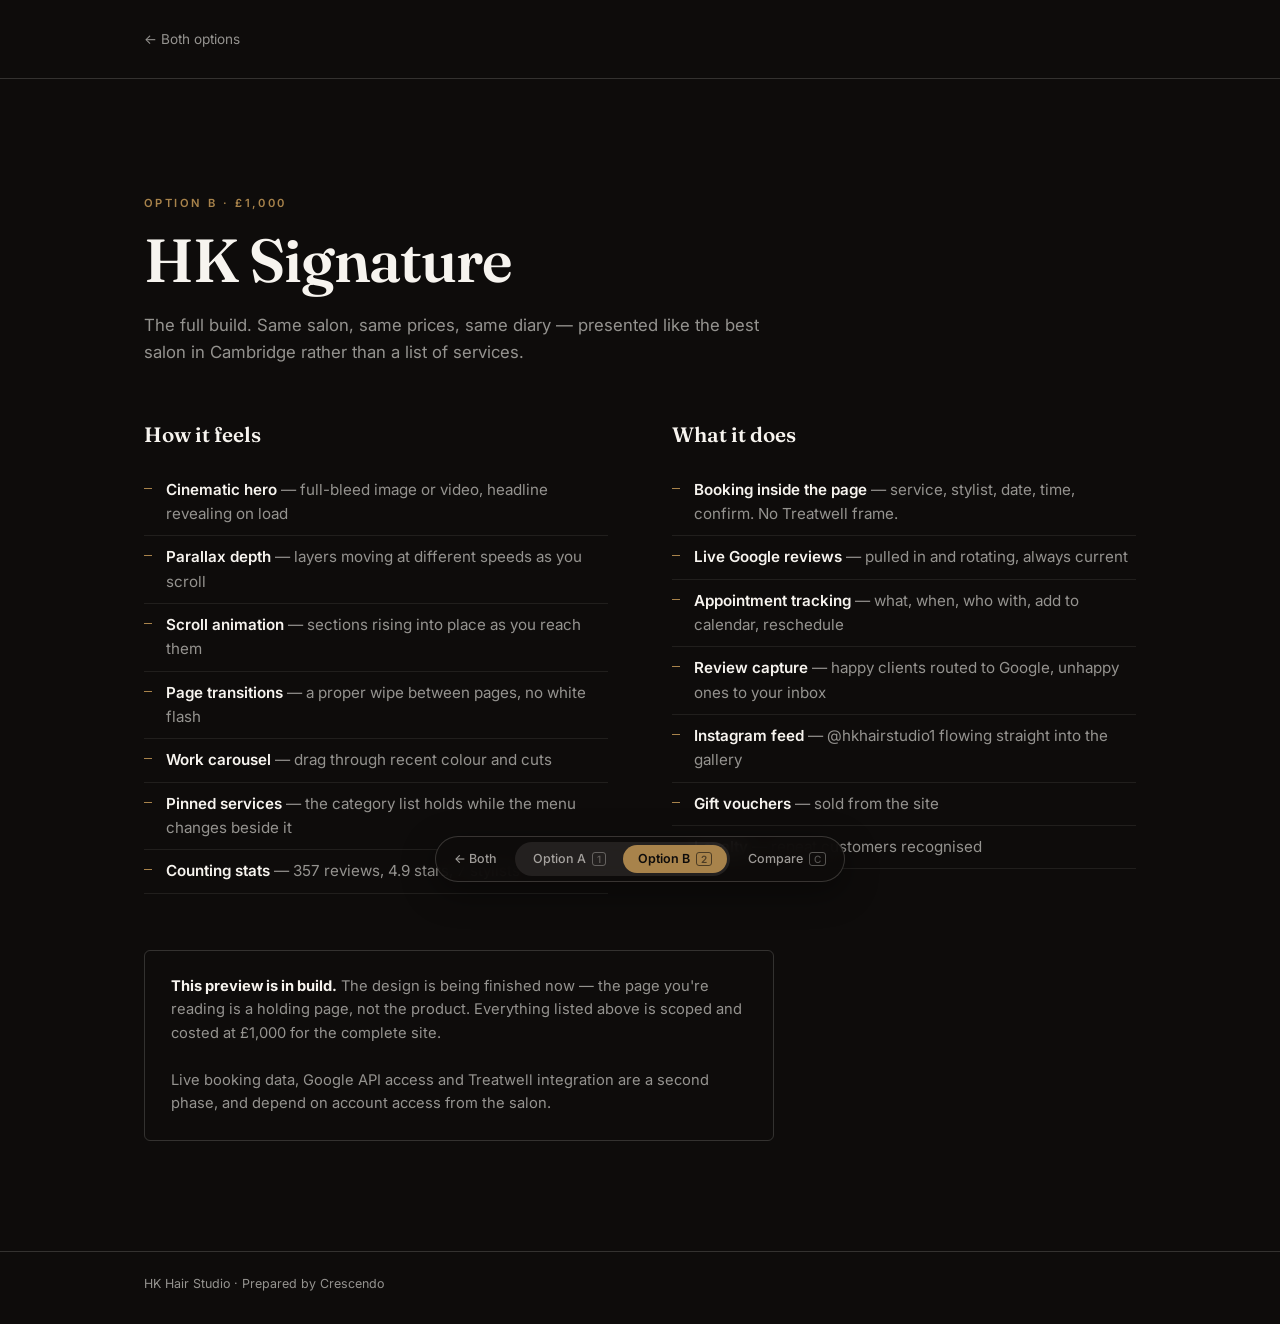
==== signature/index.html @ 15d510ba "HK Hair Studio — two-tier site, launcher and compare view Tier 1 (essentials/) is finished: all 43 T" ====
<!DOCTYPE html>
<html lang="en">
<head>
<meta charset="utf-8">
<meta name="viewport" content="width=device-width, initial-scale=1">
<title>HK Signature — in build</title>
<meta name="robots" content="noindex, nofollow">
<link rel="preconnect" href="https://fonts.googleapis.com">
<link rel="preconnect" href="https://fonts.gstatic.com" crossorigin>
<link href="https://fonts.googleapis.com/css2?family=Fraunces:opsz,wght@9..144,400;9..144,600&family=Inter:wght@400;500;600&display=swap" rel="stylesheet">
<link rel="stylesheet" href="../assets/switch.css">
<style>
:root{--ink:#0e0c0b;--paper:#f7f4ef;--line:rgba(247,244,239,.16);--gold:#a8834b;--mute:rgba(247,244,239,.58)}
*{box-sizing:border-box}
body{margin:0;background:var(--ink);color:var(--paper);
  font-family:Inter,-apple-system,BlinkMacSystemFont,sans-serif;line-height:1.6;
  -webkit-font-smoothing:antialiased;min-height:100vh;display:flex;flex-direction:column}
a{color:inherit}
.wrap{max-width:1040px;margin:0 auto;padding:0 24px;width:100%}
header{padding:26px 0;border-bottom:1px solid var(--line)}
.back{font-size:.85rem;color:var(--mute);text-decoration:none}
.back:hover{color:var(--paper)}
main{flex:1;padding:clamp(56px,9vw,110px) 0}
.kicker{font-size:.7rem;letter-spacing:.22em;text-transform:uppercase;color:var(--gold);font-weight:600}
h1{font-family:Fraunces,Georgia,serif;font-weight:600;font-size:clamp(2.2rem,6vw,3.8rem);
  line-height:1.08;margin:14px 0 18px;letter-spacing:-.015em}
.sub{color:var(--mute);max-width:56ch;font-size:1.05rem;margin-bottom:52px}
h2{font-family:Fraunces,serif;font-weight:600;font-size:1.3rem;margin:0 0 18px}
.cols{display:grid;gap:44px}
@media(min-width:860px){.cols{grid-template-columns:1fr 1fr;gap:64px}}
ul{list-style:none;margin:0;padding:0;font-size:.95rem;color:var(--mute)}
li{padding:9px 0 9px 22px;position:relative;border-bottom:1px solid rgba(247,244,239,.08)}
li::before{content:"";position:absolute;left:0;top:19px;width:8px;height:1px;background:var(--gold)}
li b{color:var(--paper);font-weight:600}
.note{margin-top:56px;padding:24px 26px;border:1px solid var(--line);border-radius:6px;
  font-size:.92rem;color:var(--mute);max-width:70ch}
.note b{color:var(--paper)}
footer{border-top:1px solid var(--line);padding:22px 0 30px;font-size:.78rem;color:var(--mute)}
</style>
</head>
<body>

<header>
  <div class="wrap"><a class="back" href="../" data-tier-link>&larr; Both options</a></div>
</header>

<nav class="tswitch" aria-label="Version switcher">
  <a href="../" data-tier-link title="Both options">&larr; Both</a>
  <span class="seg">
    <a href="../essentials/" data-tier-link>Option A<kbd>1</kbd></a>
    <a href="../signature/" data-tier-link class="on" aria-current="page">Option B<kbd>2</kbd></a>
  </span>
  <a href="../compare/" data-tier-link title="Side by side">Compare<kbd>C</kbd></a>
</nav>

<main>
  <div class="wrap">
    <span class="kicker">Option B · £1,000</span>
    <h1>HK Signature</h1>
    <p class="sub">The full build. Same salon, same prices, same diary &mdash; presented like the best salon in Cambridge rather than a list of services.</p>

    <div class="cols">
      <div>
        <h2>How it feels</h2>
        <ul>
          <li><b>Cinematic hero</b> — full-bleed image or video, headline revealing on load</li>
          <li><b>Parallax depth</b> — layers moving at different speeds as you scroll</li>
          <li><b>Scroll animation</b> — sections rising into place as you reach them</li>
          <li><b>Page transitions</b> — a proper wipe between pages, no white flash</li>
          <li><b>Work carousel</b> — drag through recent colour and cuts</li>
          <li><b>Pinned services</b> — the category list holds while the menu changes beside it</li>
          <li><b>Counting stats</b> — 357 reviews, 4.9 stars, 7 stylists</li>
        </ul>
      </div>
      <div>
        <h2>What it does</h2>
        <ul>
          <li><b>Booking inside the page</b> — service, stylist, date, time, confirm. No Treatwell frame.</li>
          <li><b>Live Google reviews</b> — pulled in and rotating, always current</li>
          <li><b>Appointment tracking</b> — what, when, who with, add to calendar, reschedule</li>
          <li><b>Review capture</b> — happy clients routed to Google, unhappy ones to your inbox</li>
          <li><b>Instagram feed</b> — @hkhairstudio1 flowing straight into the gallery</li>
          <li><b>Gift vouchers</b> — sold from the site</li>
          <li><b>Loyalty</b> — repeat customers recognised</li>
        </ul>
      </div>
    </div>

    <div class="note">
      <b>This preview is in build.</b> The design is being finished now &mdash; the page you're
      reading is a holding page, not the product. Everything listed above is scoped and
      costed at £1,000 for the complete site.
      <br><br>
      Live booking data, Google API access and Treatwell integration are a second phase,
      and depend on account access from the salon.
    </div>
  </div>
</main>

<footer>
  <div class="wrap">HK Hair Studio · Prepared by Crescendo</div>
</footer>

<script src="../assets/switch.js" defer></script>

</body>
</html>
---- assets/switch.css ----
/* Tier switcher — shared by essentials/ and signature/.
   Lets you flip between Option A and Option B at the same point on the page.
   Pitch tool. Not part of either site's own design. */

.tswitch{
  position:fixed;left:50%;bottom:18px;transform:translateX(-50%);z-index:2000;
  display:flex;align-items:center;gap:5px;padding:5px;
  border-radius:100px;background:rgba(14,12,11,.9);
  border:1px solid rgba(247,244,239,.18);
  box-shadow:0 10px 34px rgba(0,0,0,.4);
  -webkit-backdrop-filter:blur(10px);backdrop-filter:blur(10px);
  font:500 12.5px/1 Inter,-apple-system,BlinkMacSystemFont,sans-serif;
  white-space:nowrap;max-width:calc(100vw - 24px)
}
.tswitch a{
  display:inline-flex;align-items:center;text-decoration:none;
  color:rgba(247,244,239,.62);padding:9px 13px;border-radius:100px;
  transition:color .15s,background .15s
}
.tswitch a:hover{color:#f7f4ef}
.tswitch .seg{display:flex;gap:2px;background:rgba(247,244,239,.09);border-radius:100px;padding:3px}
.tswitch .seg a{padding:7px 15px}
.tswitch .seg a.on{background:#a8834b;color:#0e0c0b;font-weight:600}
.tswitch .seg a.on:hover{color:#0e0c0b}
.tswitch kbd{
  font:inherit;font-size:10px;opacity:.5;margin-left:6px;
  border:1px solid currentColor;border-radius:3px;padding:1px 4px;line-height:1
}
.tswitch .seg a.on kbd{opacity:.6}

@media(max-width:640px){
  .tswitch{bottom:12px;gap:3px;padding:4px;font-size:11.5px}
  .tswitch a{padding:8px 10px}
  .tswitch .seg a{padding:7px 12px}
  .tswitch kbd{display:none}
}

/* Inside the compare view the switcher would be redundant and would fight
   the split layout, so the parent hides it. */
.hk-embedded .tswitch{display:none}

@media print{.tswitch{display:none}}
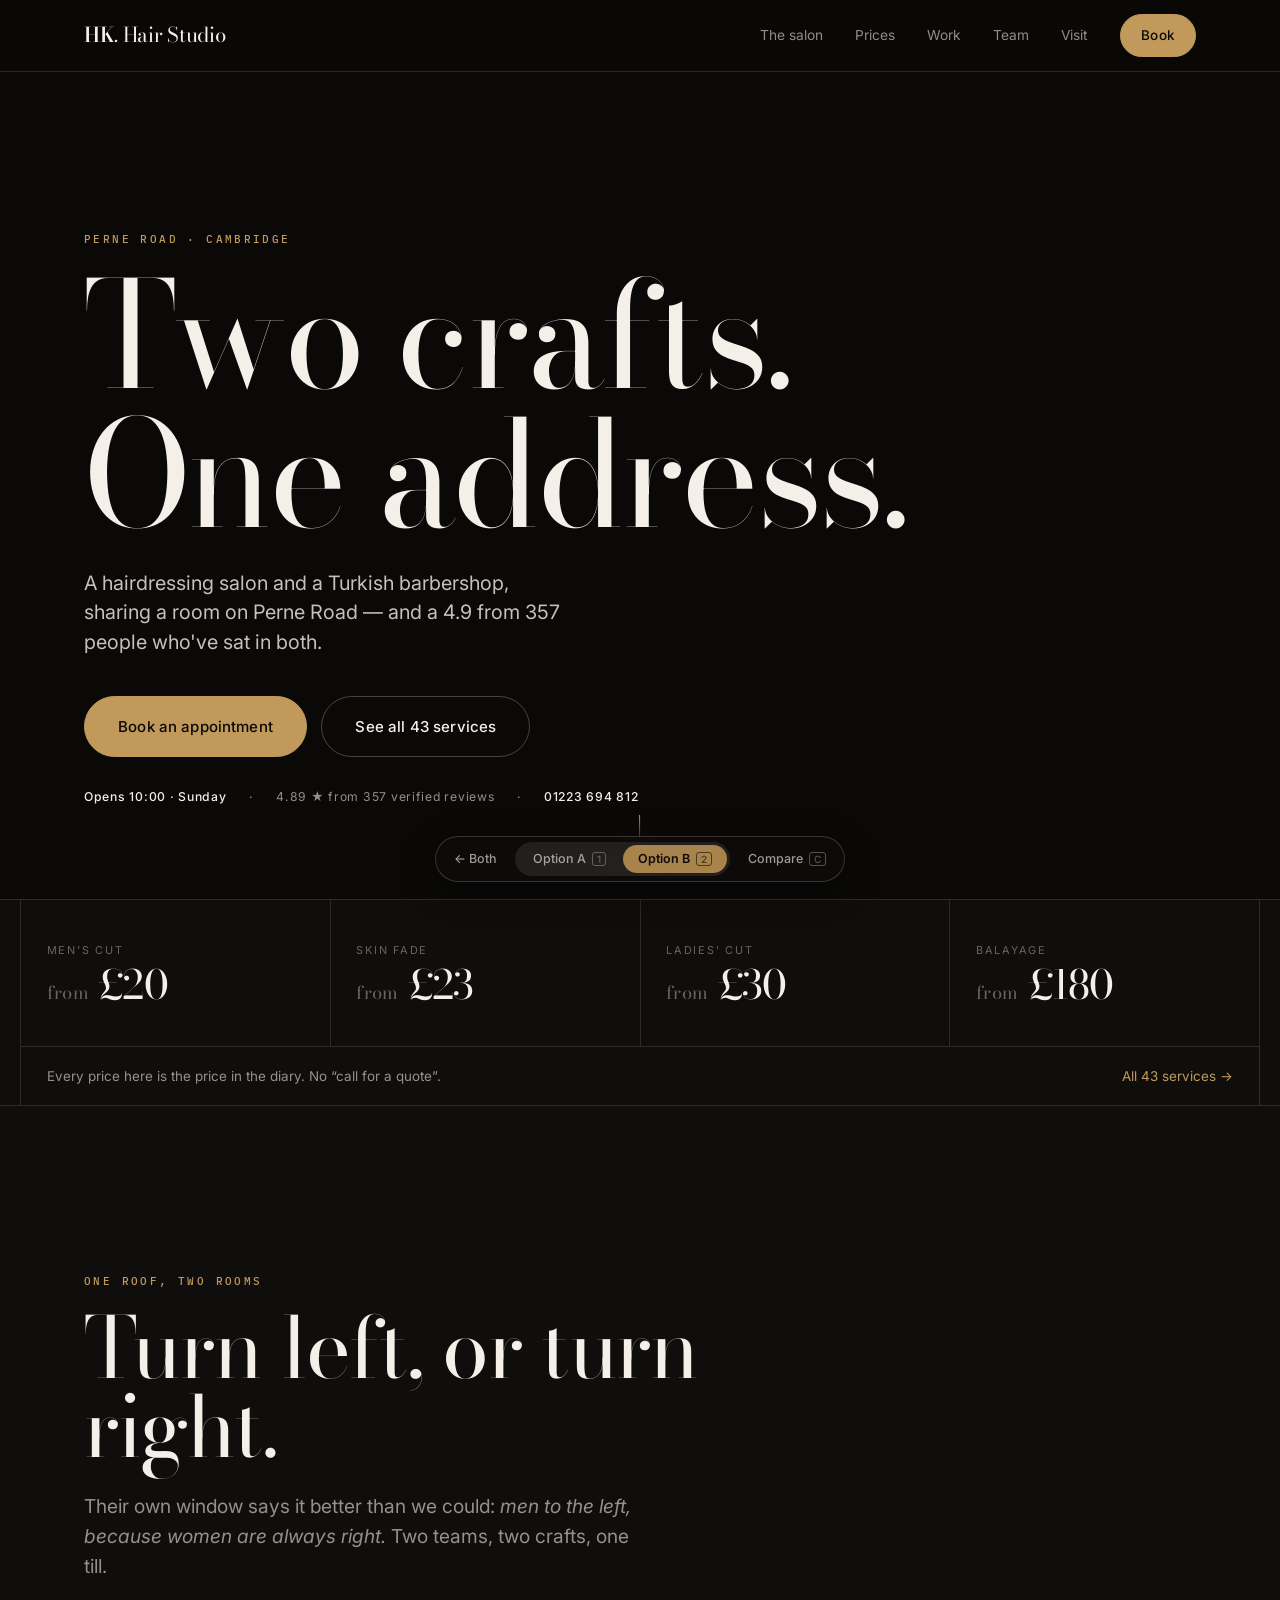
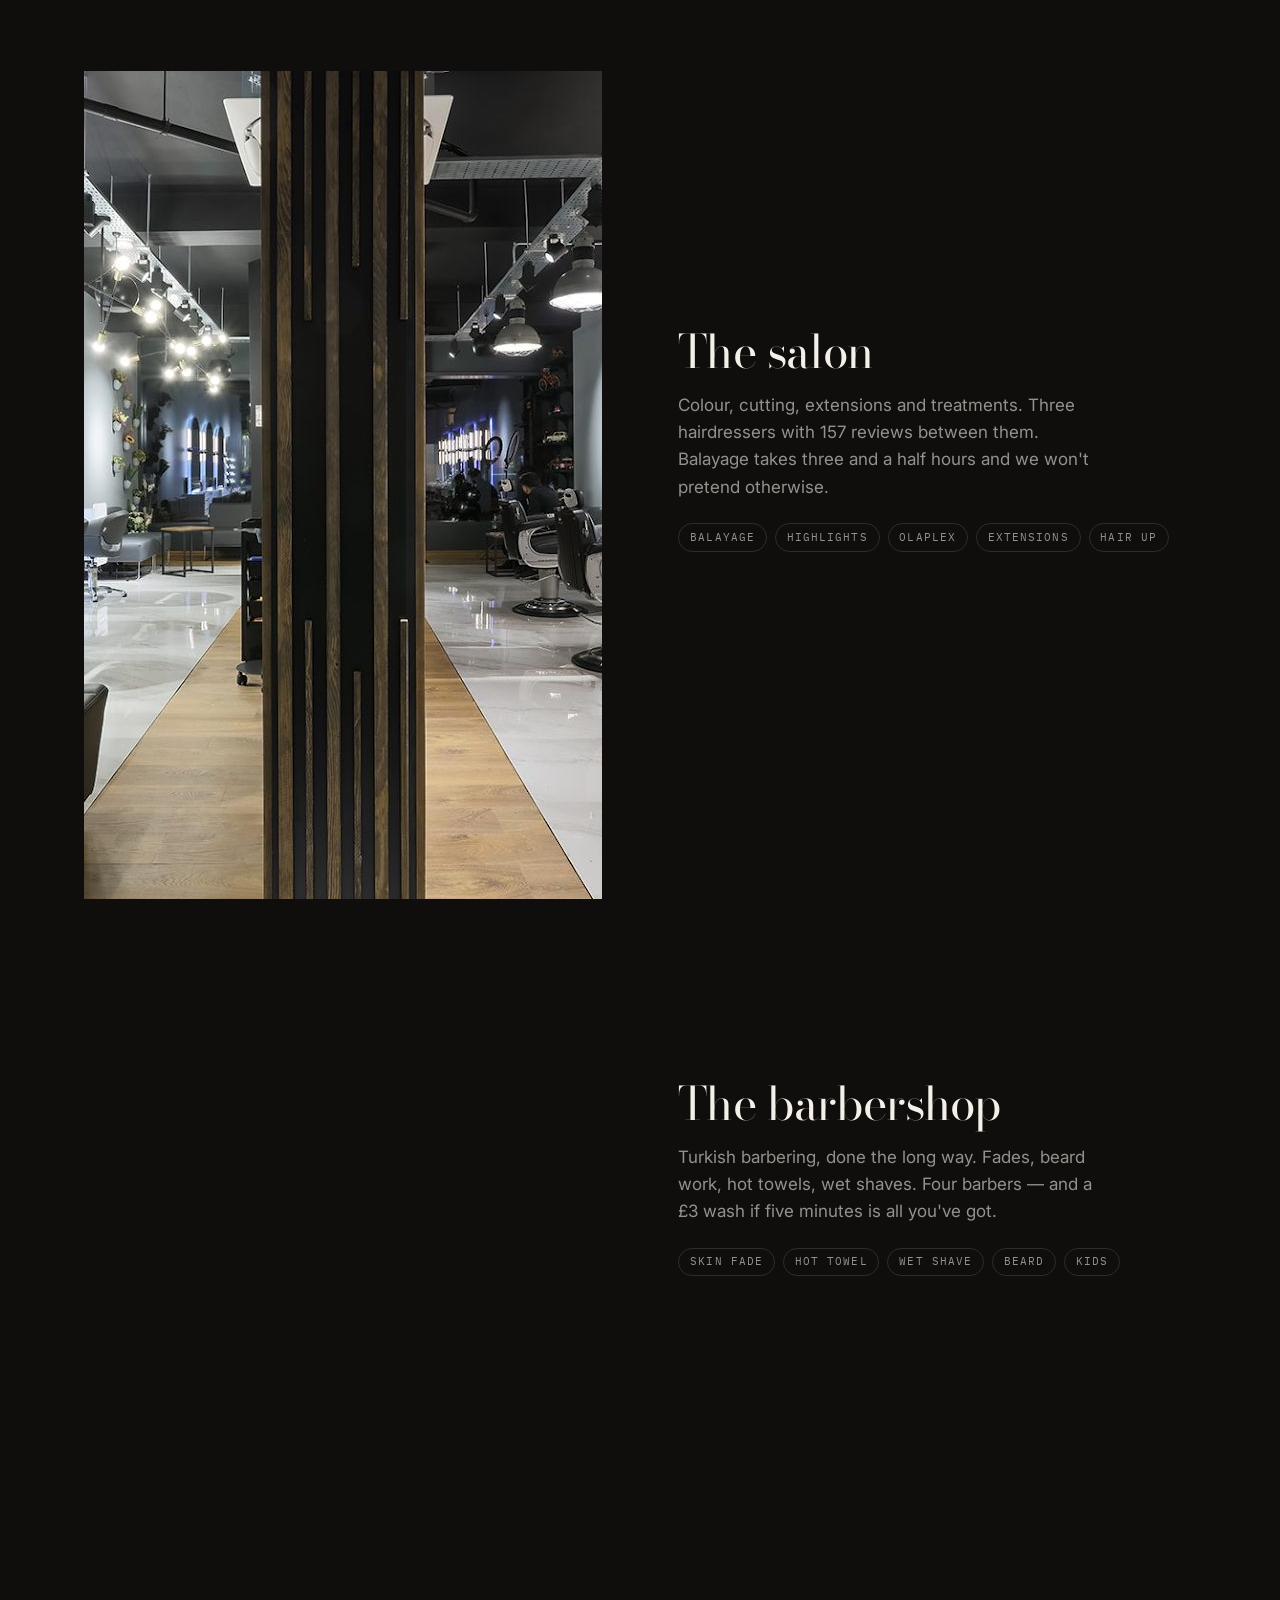
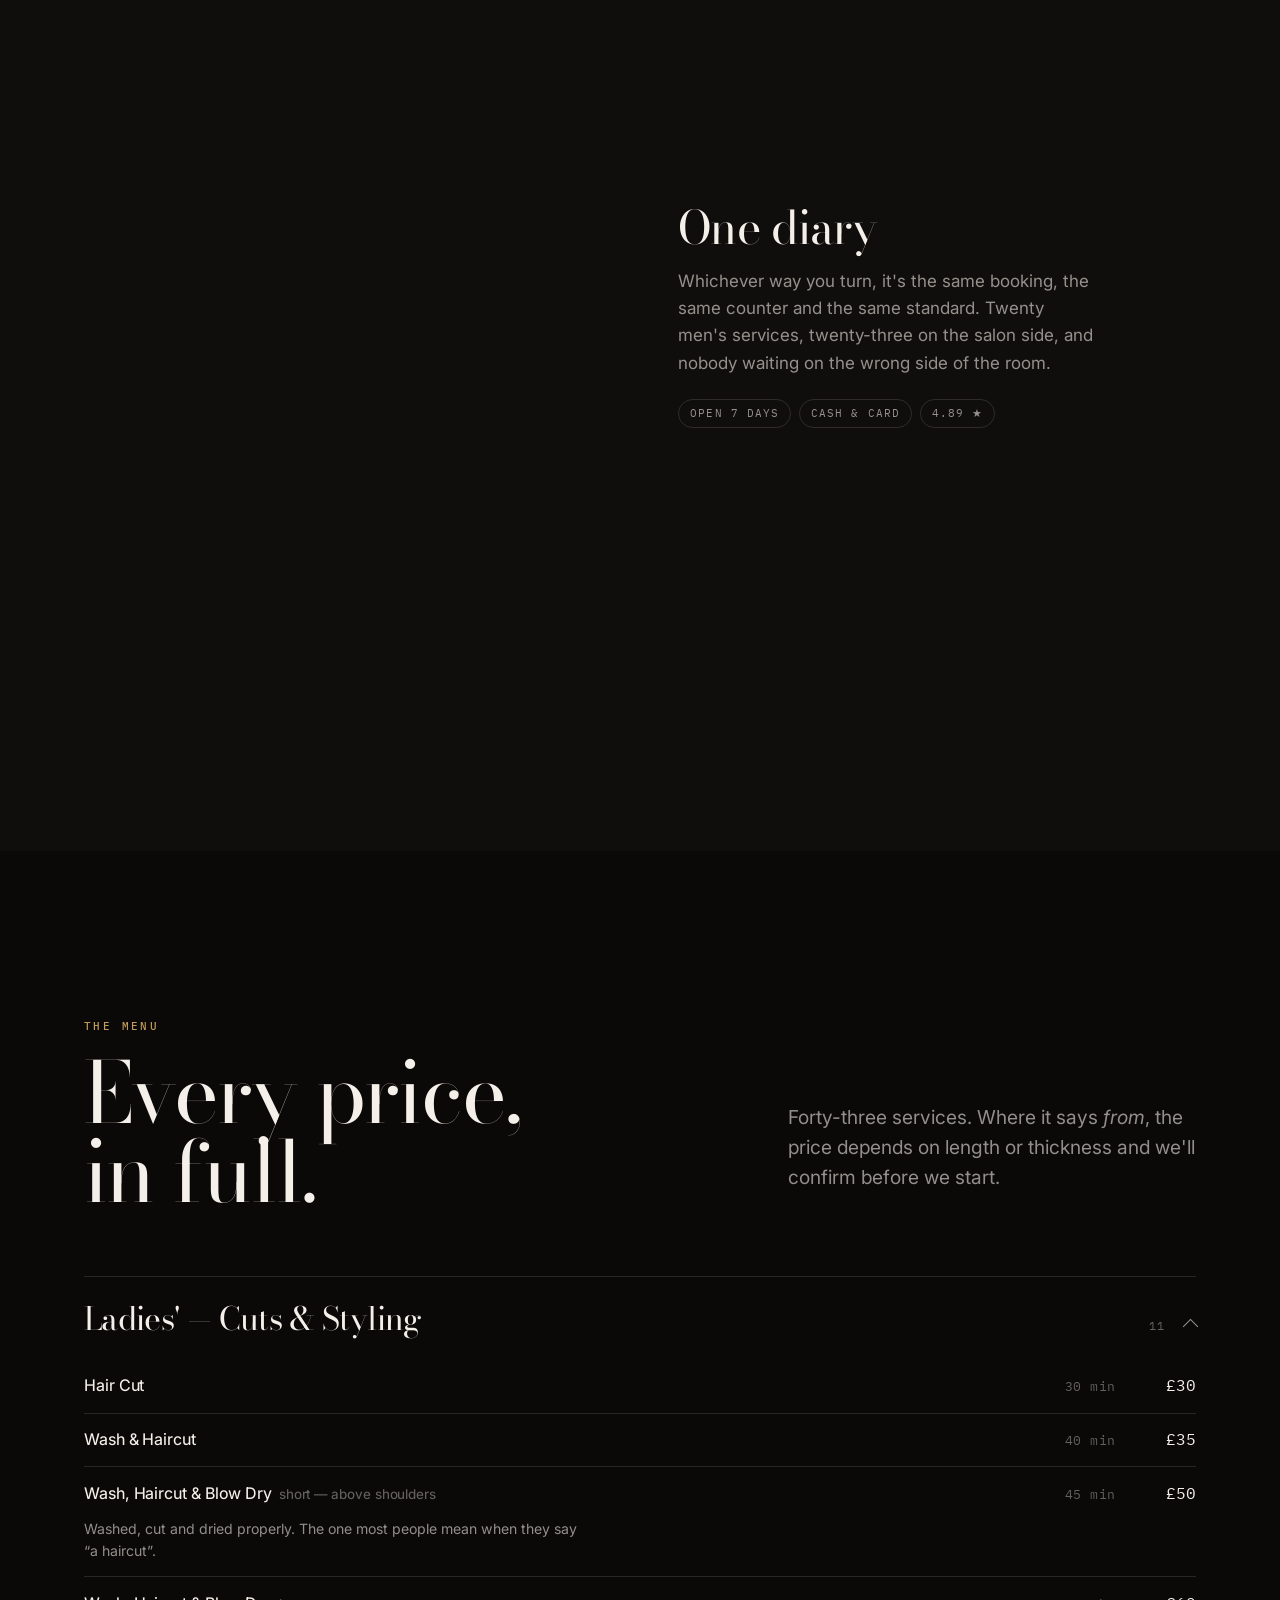
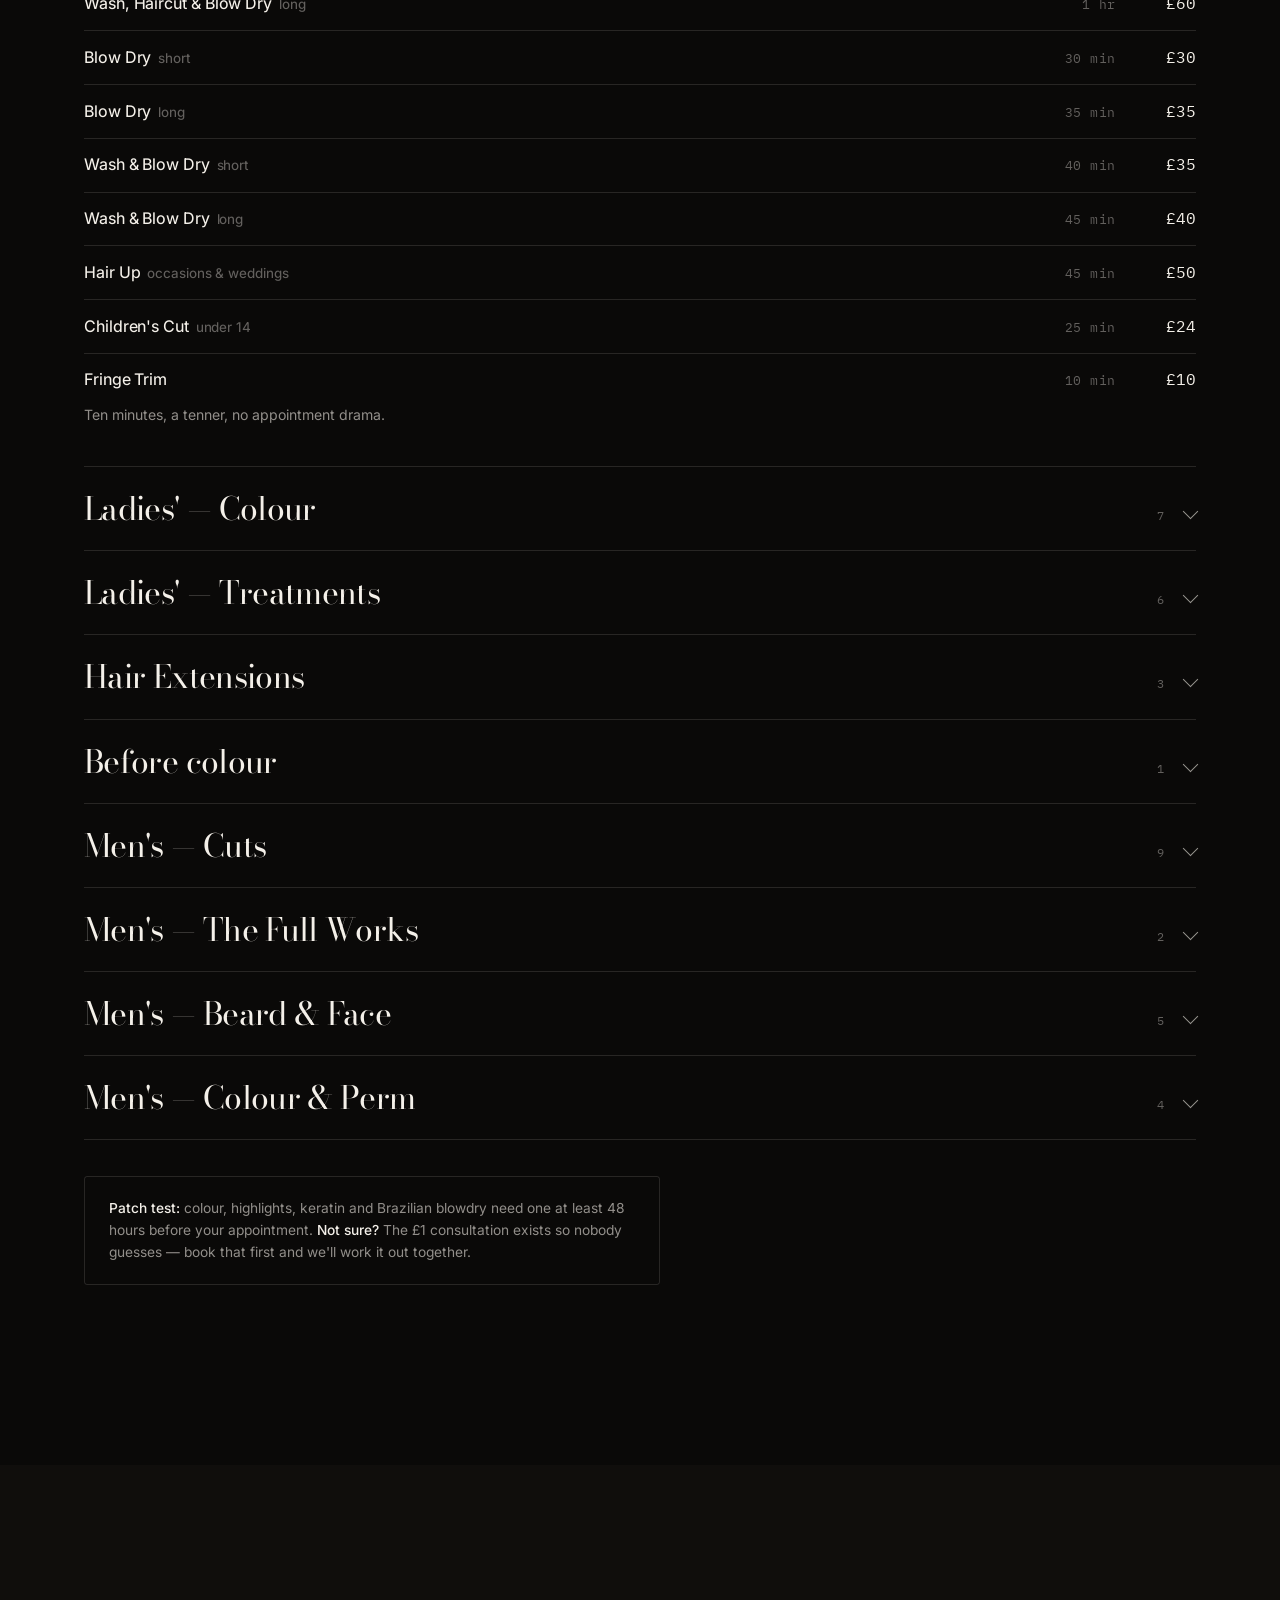
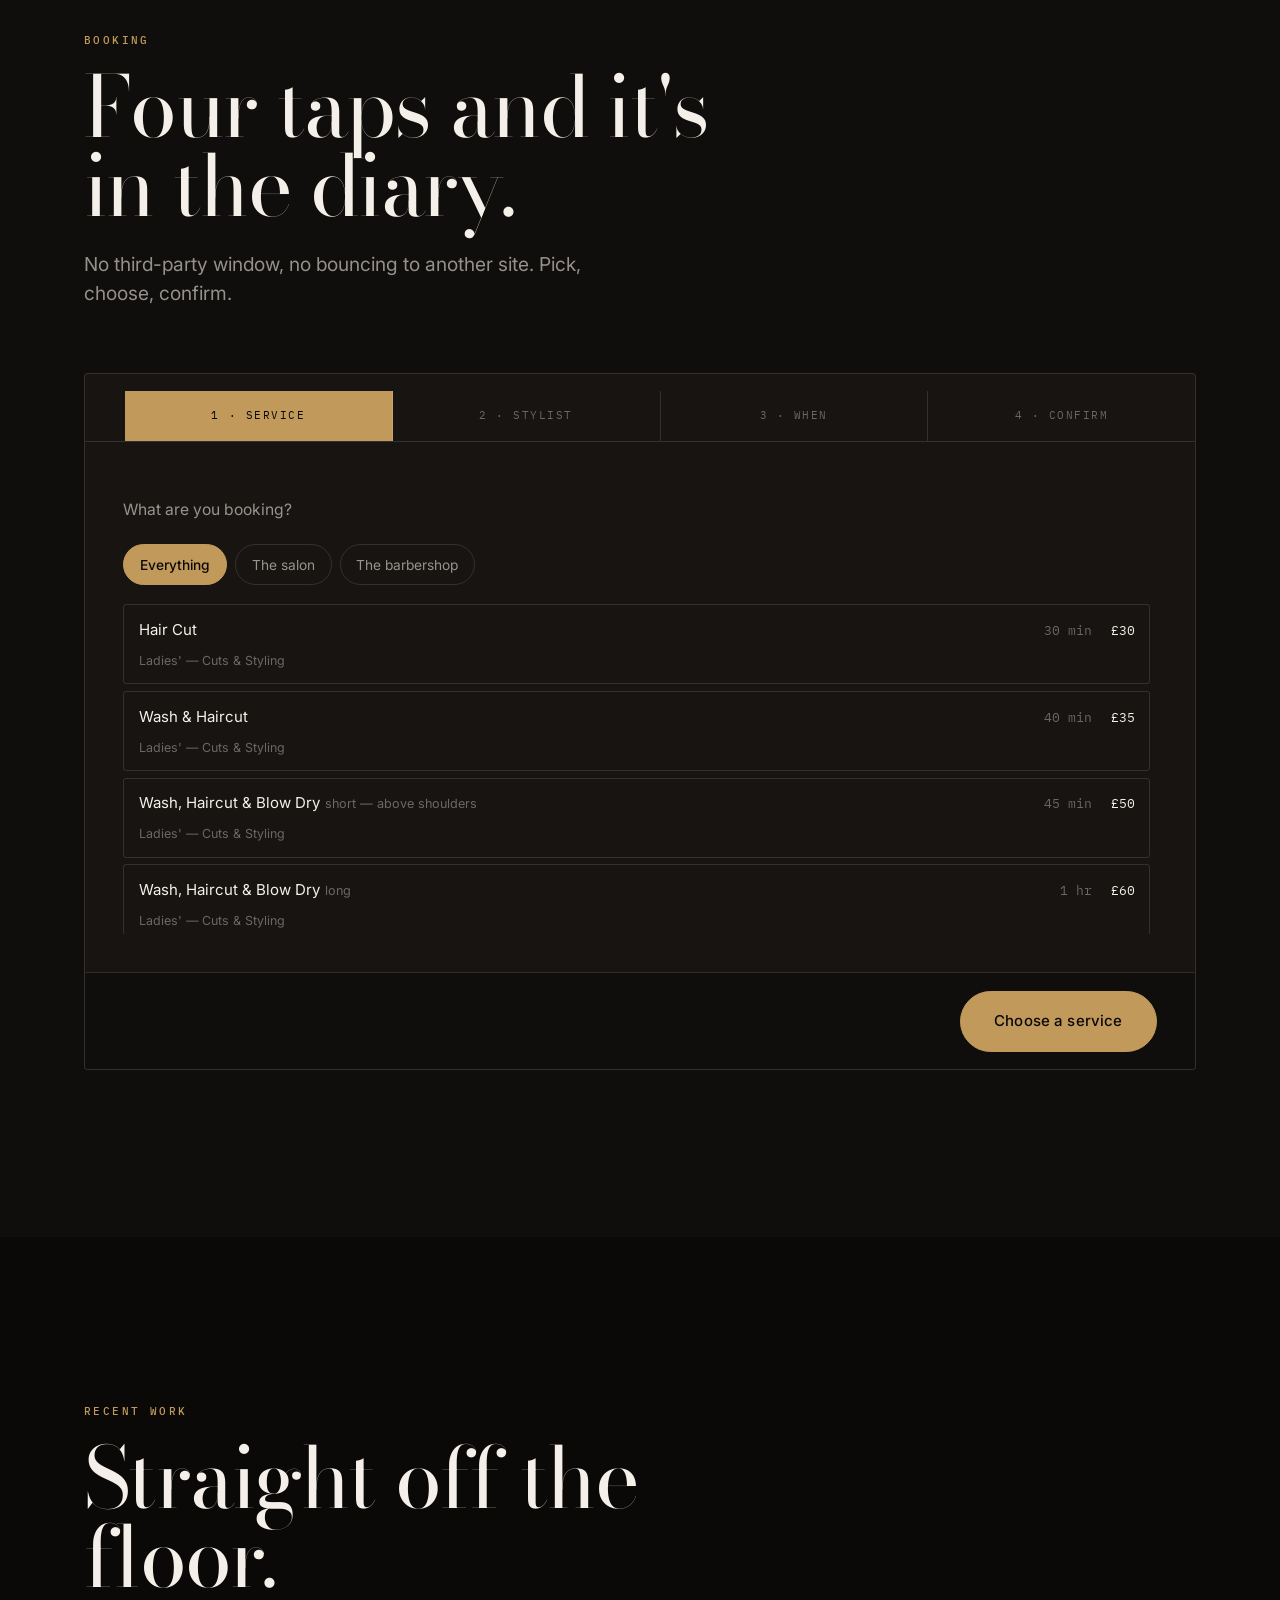
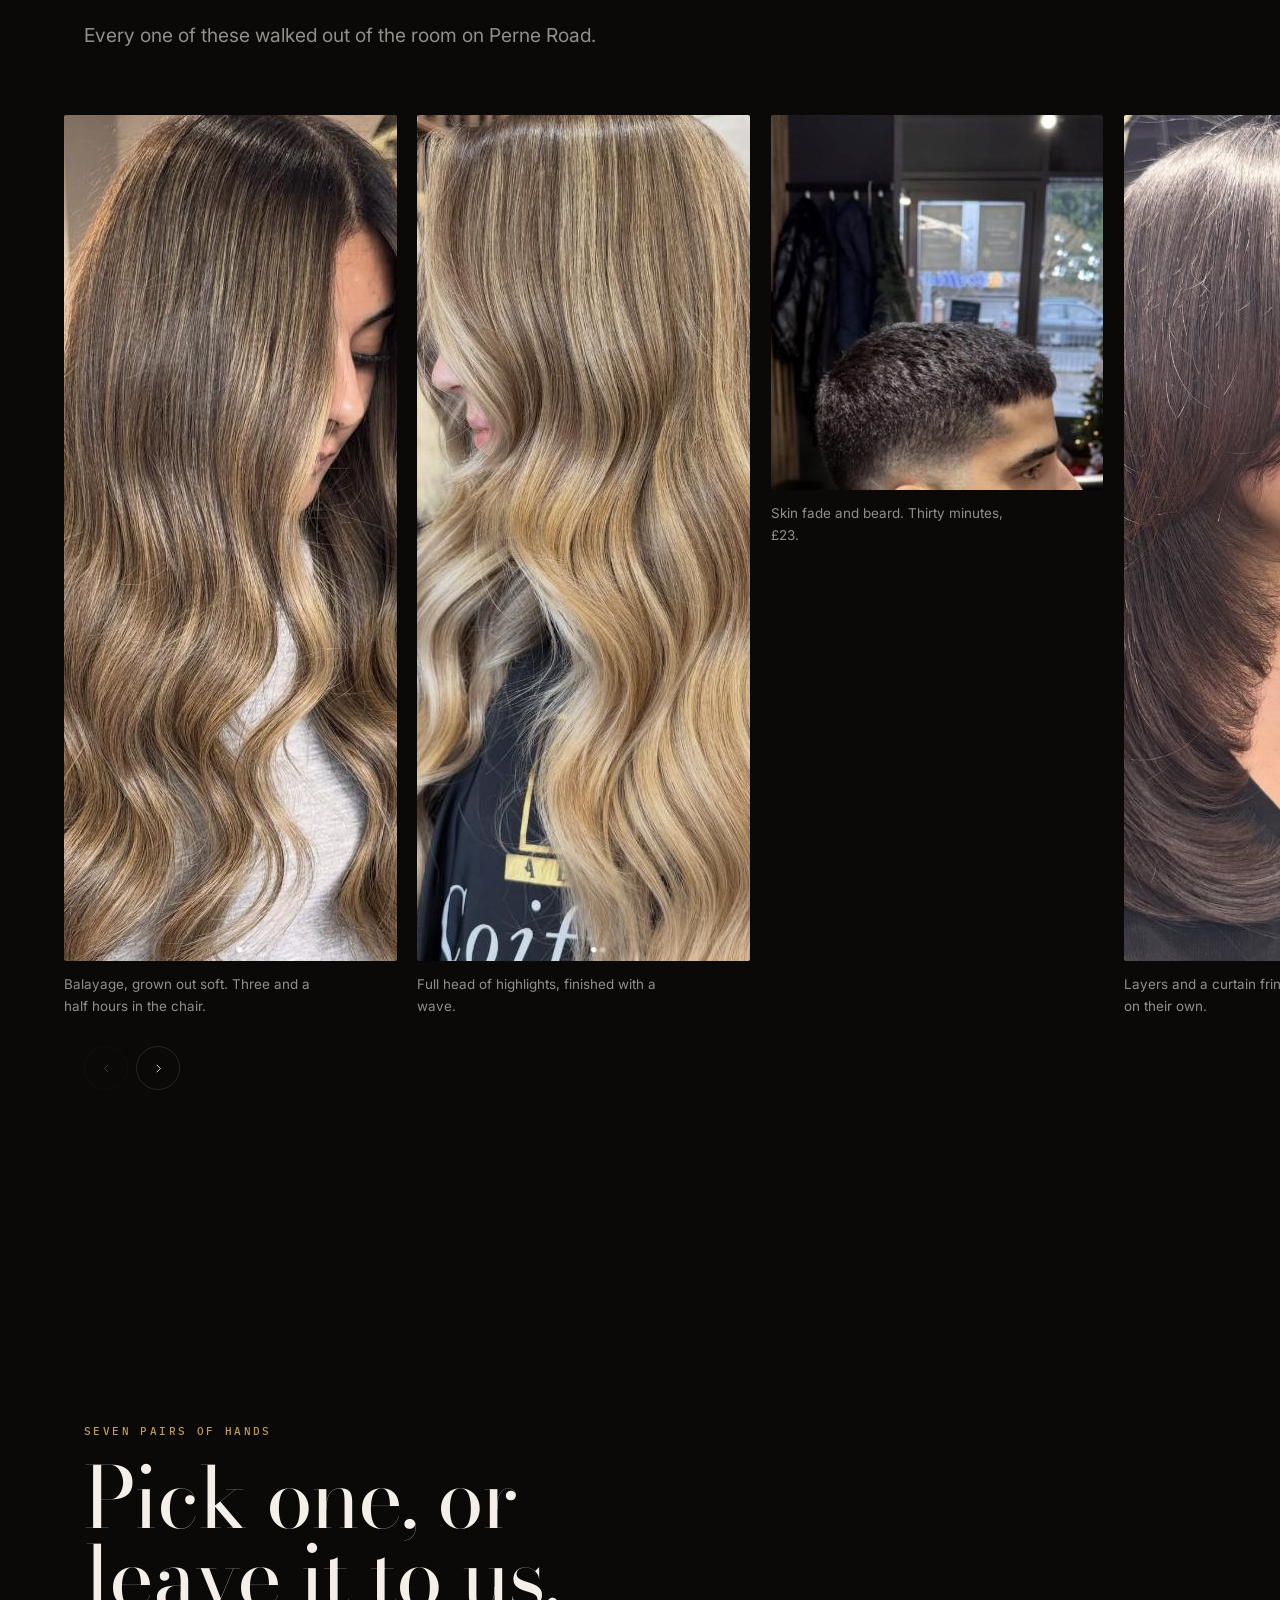
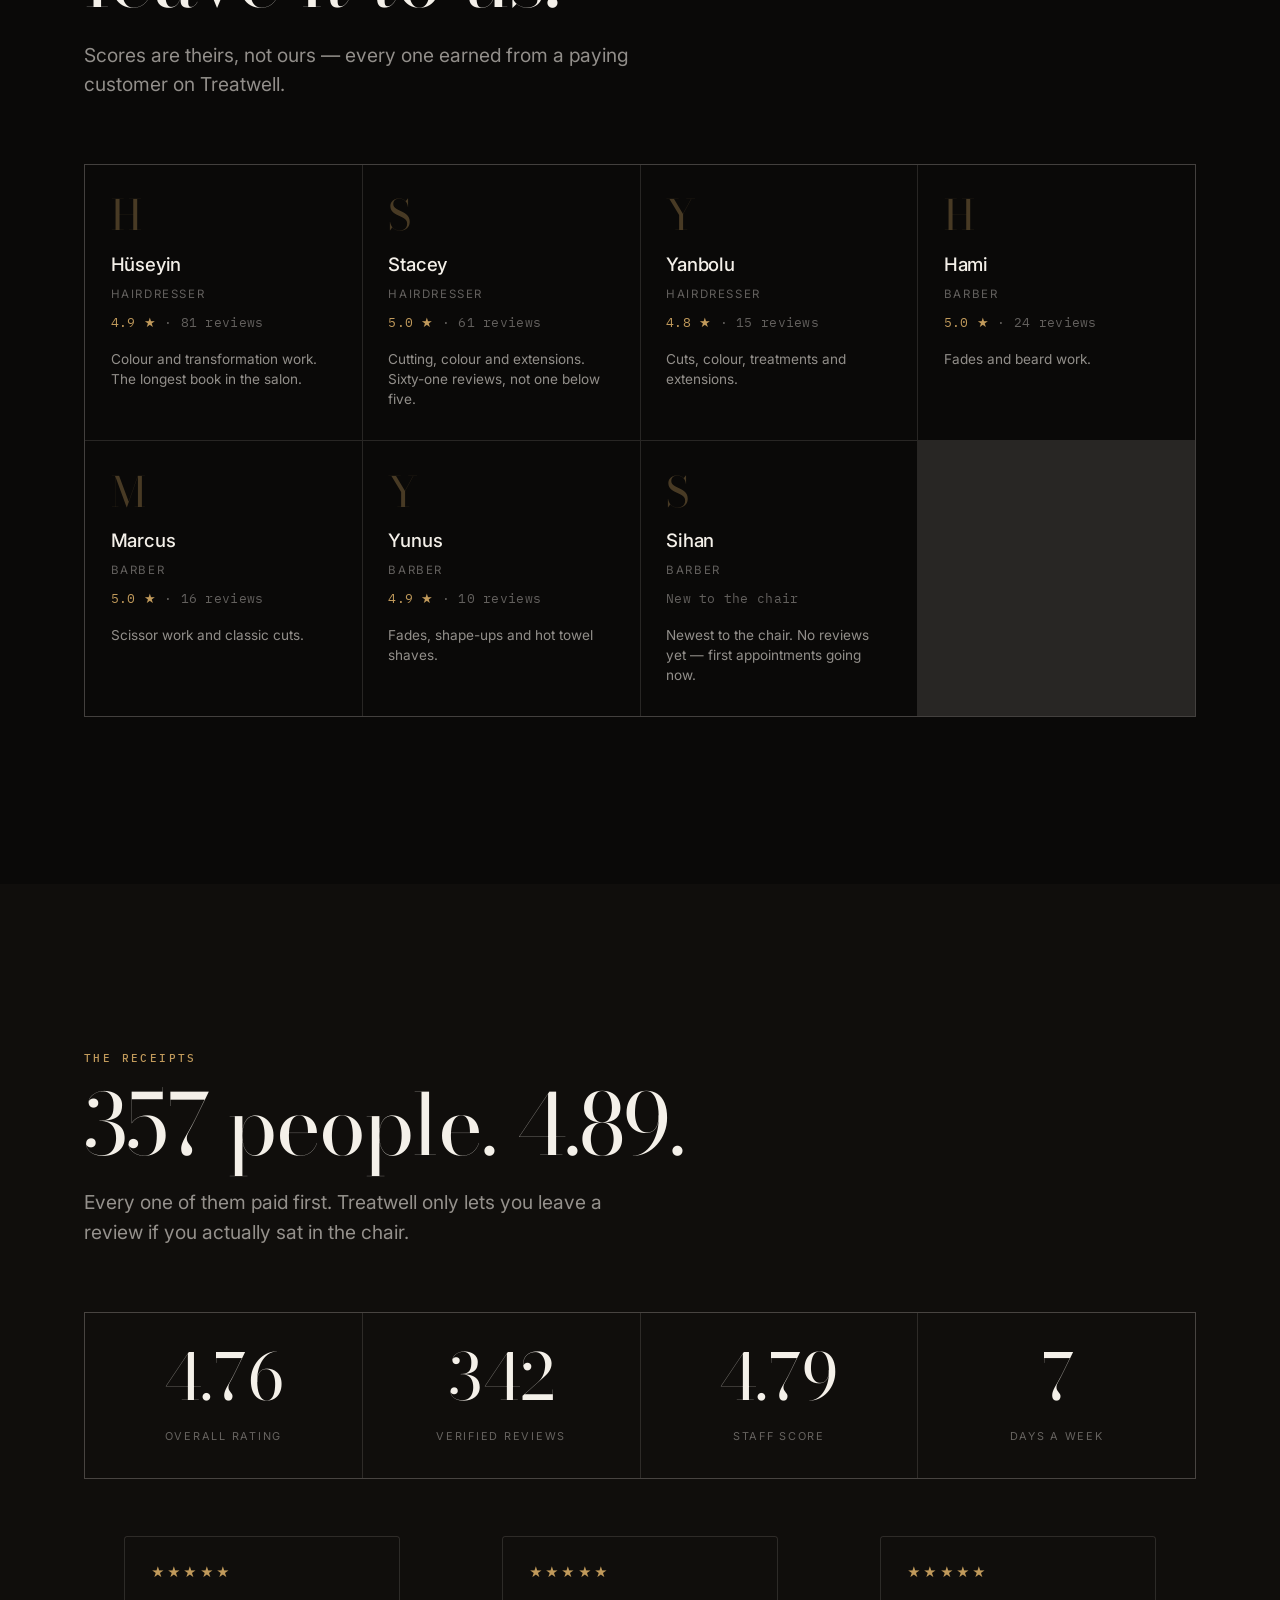
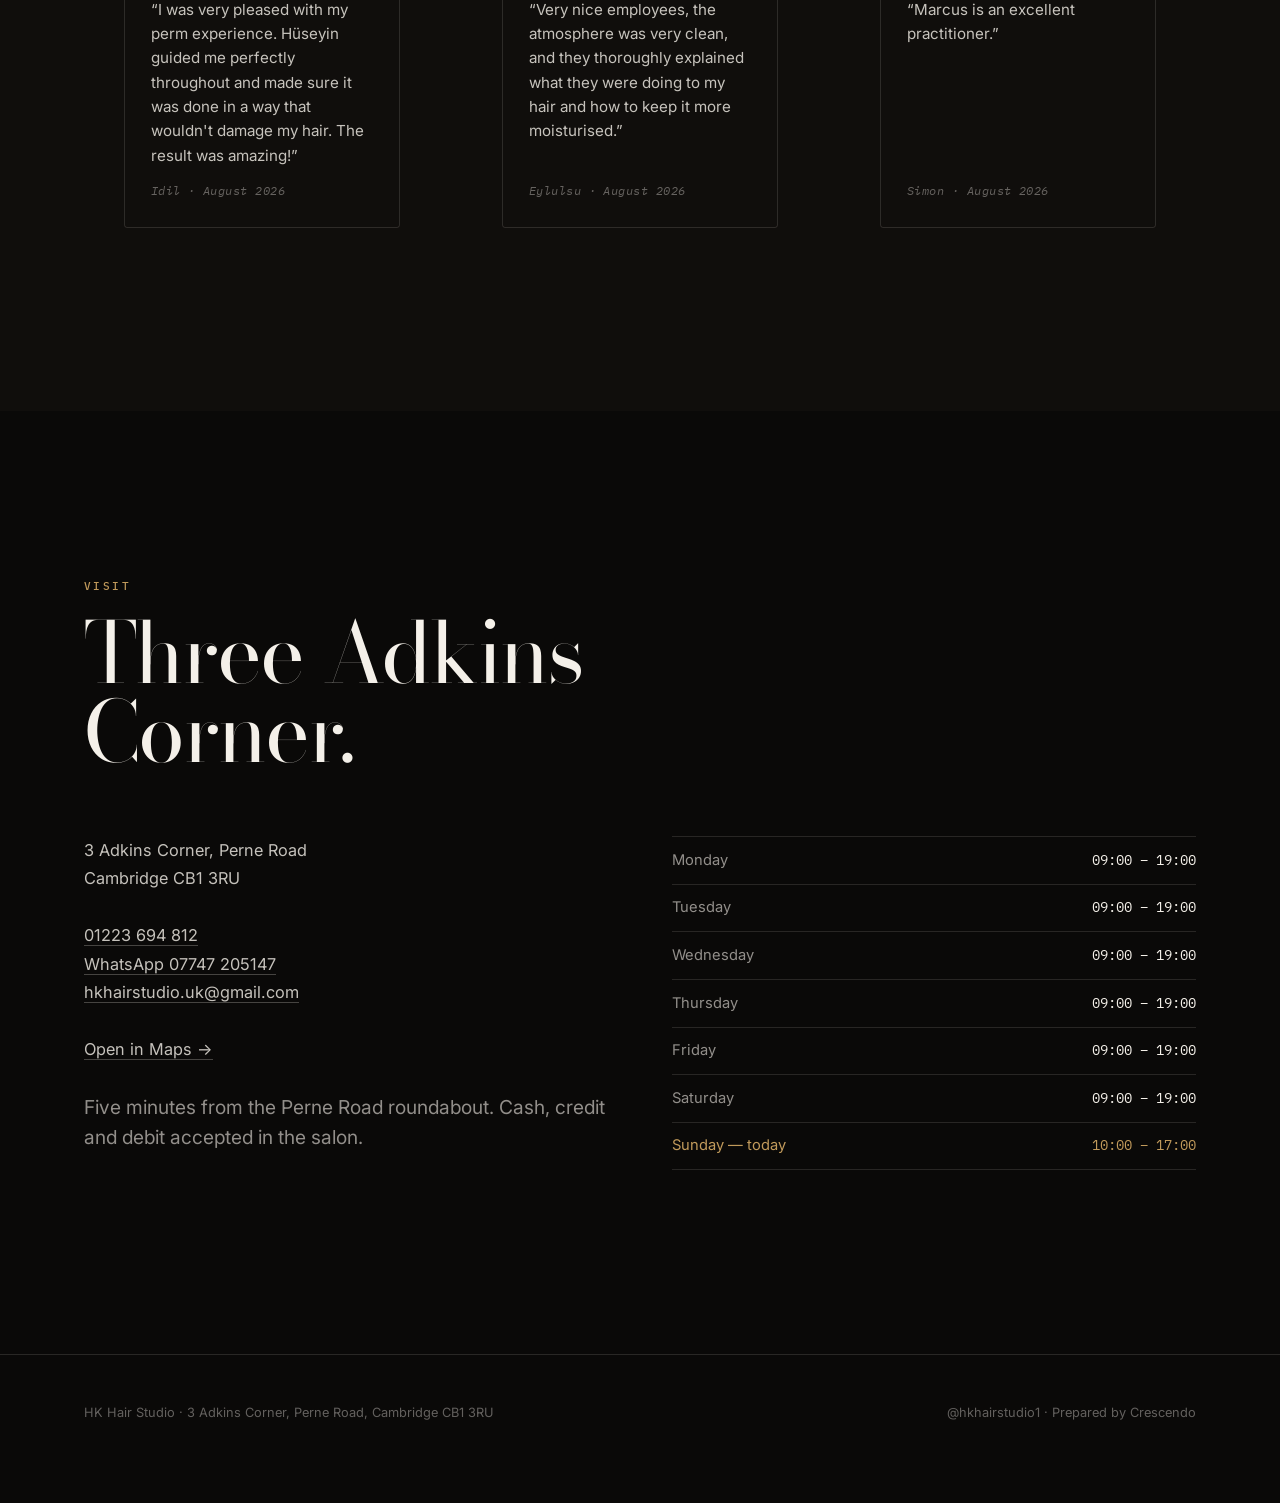
==== commit 908ea6de: "Build Tier 2 for real — HK Signature is now a website, not a holding page Option B was an argument f" ====
--- a/signature/index.html
+++ b/signature/index.html
@@ -3,46 +3,880 @@
 <head>
 <meta charset="utf-8">
 <meta name="viewport" content="width=device-width, initial-scale=1">
-<title>HK Signature — in build</title>
+<title>HK Hair Studio — Salon &amp; Turkish Barbers, Cambridge</title>
+<meta name="description" content="A hairdressing salon and a Turkish barbershop sharing one room on Perne Road, Cambridge. 43 services, seven stylists, 4.89 from 357 verified reviews.">
+<!-- Demo, not the salon's live site — nothing is signed. Remove on go-live. -->
 <meta name="robots" content="noindex, nofollow">
+<meta property="og:title" content="HK Hair Studio — Cambridge">
+<meta property="og:description" content="Two crafts. One address. 4.89 from 357 verified reviews.">
+<meta property="og:type" content="website">
+
 <link rel="preconnect" href="https://fonts.googleapis.com">
 <link rel="preconnect" href="https://fonts.gstatic.com" crossorigin>
-<link href="https://fonts.googleapis.com/css2?family=Fraunces:opsz,wght@9..144,400;9..144,600&family=Inter:wght@400;500;600&display=swap" rel="stylesheet">
+<link href="https://fonts.googleapis.com/css2?family=Bodoni+Moda:opsz,wght@6..96,400;6..96,500;6..96,600&family=IBM+Plex+Mono:wght@400;500&family=Inter:wght@400;450;500;600&display=swap" rel="stylesheet">
 <link rel="stylesheet" href="../assets/switch.css">
+
+<!-- Classic, parser-blocking. `js` must land before first paint or the reveal
+     tiers flash. Nothing else belongs in here. -->
+<script>document.documentElement.classList.add('js');</script>
+
 <style>
-:root{--ink:#0e0c0b;--paper:#f7f4ef;--line:rgba(247,244,239,.16);--gold:#a8834b;--mute:rgba(247,244,239,.58)}
+/* ============================================================================
+   HK SIGNATURE — Tier 2
+   Plain HTML/CSS/JS. No framework, no build step, no external JS.
+
+   Three rules this file never breaks:
+     1. overflow: clip, never overflow: hidden. `hidden` makes a scroll container,
+        which silently kills position:sticky and corrupts view() progress.
+     2. `animation-timeline` is declared AFTER the `animation` shorthand — the
+        shorthand resets it to auto.
+     3. The finished, visible state is the CSS default. Hidden start states live
+        INSIDE the motion guards. Fail any guard and you get finished content,
+        never a blank box.
+
+   Every price, duration, name, rating and opening hour comes from Treatwell
+   venue 462045 (data/treatwell-menu-462045.md). Nothing is invented.
+   ========================================================================== */
+
+/* Cross-document transitions. Pure CSS, no router. Makes flipping between
+   Option A and Option B feel like one product rather than four HTML files. */
+@view-transition { navigation: none; }
+@media (prefers-reduced-motion: no-preference) {
+  @view-transition { navigation: auto; }
+}
+
+:root{
+  /* One hue ramp — warm brass on warm near-black. No second hue anywhere. */
+  --ink-950:#0a0908;
+  --ink-900:#100e0c;
+  --ink-850:#171411;
+  --ink-800:#1f1b17;
+
+  --paper:#f4f0e9;
+  --paper-80:rgba(244,240,233,.80);
+  --paper-58:rgba(244,240,233,.58);
+  --paper-38:rgba(244,240,233,.38);
+
+  --brass:#c19a5b;
+  --brass-lo:#a07c42;
+  --brass-hi:#dcc094;
+
+  --line:rgba(244,240,233,.13);
+  --line-strong:rgba(244,240,233,.26);
+
+  /* Two speeds. Functional response vs expressive movement. That's the system. */
+  --t-fn:150ms;
+  --t-ex:500ms;
+  --ease:cubic-bezier(.22,1,.36,1);
+  --ease-inout:cubic-bezier(.65,0,.35,1);
+
+  --wrap:1240px;
+  --gut:clamp(1.25rem,5vw,4.5rem);
+  --header-h:72px;
+}
+
 *{box-sizing:border-box}
-body{margin:0;background:var(--ink);color:var(--paper);
-  font-family:Inter,-apple-system,BlinkMacSystemFont,sans-serif;line-height:1.6;
-  -webkit-font-smoothing:antialiased;min-height:100vh;display:flex;flex-direction:column}
-a{color:inherit}
-.wrap{max-width:1040px;margin:0 auto;padding:0 24px;width:100%}
-header{padding:26px 0;border-bottom:1px solid var(--line)}
-.back{font-size:.85rem;color:var(--mute);text-decoration:none}
-.back:hover{color:var(--paper)}
-main{flex:1;padding:clamp(56px,9vw,110px) 0}
-.kicker{font-size:.7rem;letter-spacing:.22em;text-transform:uppercase;color:var(--gold);font-weight:600}
-h1{font-family:Fraunces,Georgia,serif;font-weight:600;font-size:clamp(2.2rem,6vw,3.8rem);
-  line-height:1.08;margin:14px 0 18px;letter-spacing:-.015em}
-.sub{color:var(--mute);max-width:56ch;font-size:1.05rem;margin-bottom:52px}
-h2{font-family:Fraunces,serif;font-weight:600;font-size:1.3rem;margin:0 0 18px}
-.cols{display:grid;gap:44px}
-@media(min-width:860px){.cols{grid-template-columns:1fr 1fr;gap:64px}}
-ul{list-style:none;margin:0;padding:0;font-size:.95rem;color:var(--mute)}
-li{padding:9px 0 9px 22px;position:relative;border-bottom:1px solid rgba(247,244,239,.08)}
-li::before{content:"";position:absolute;left:0;top:19px;width:8px;height:1px;background:var(--gold)}
-li b{color:var(--paper);font-weight:600}
-.note{margin-top:56px;padding:24px 26px;border:1px solid var(--line);border-radius:6px;
-  font-size:.92rem;color:var(--mute);max-width:70ch}
-.note b{color:var(--paper)}
-footer{border-top:1px solid var(--line);padding:22px 0 30px;font-size:.78rem;color:var(--mute)}
+html{
+  -webkit-text-size-adjust:100%;
+  /* clip, not hidden — `hidden` here would kill every sticky on the page */
+  overflow-x:clip;
+}
+@media (prefers-reduced-motion: no-preference){ html{scroll-behavior:smooth} }
+
+body{
+  margin:0;background:var(--ink-950);color:var(--paper);
+  font-family:Inter,-apple-system,BlinkMacSystemFont,"Segoe UI",sans-serif;
+  /* 17px, not 16. A salon page is a reading interface — people actually read
+     the menu — and every premium reference in the research sits at 17–20. */
+  font-size:17px;font-weight:400;line-height:1.6;
+  -webkit-font-smoothing:antialiased;-moz-osx-font-smoothing:grayscale;
+  overflow-x:clip;
+}
+img{max-width:100%;display:block}
+a{color:inherit;text-decoration:none}
+button{font:inherit;color:inherit;background:none;border:0;cursor:pointer}
+:focus-visible{outline:2px solid var(--brass);outline-offset:3px;border-radius:2px}
+
+.wrap{max-width:var(--wrap);margin:0 auto;padding-inline:var(--gut);width:100%}
+
+.visually-hidden:not(:focus):not(:active){
+  clip-path:inset(50%);height:1px;width:1px;overflow:hidden;
+  position:absolute;white-space:nowrap
+}
+
+/* ---------- Typography: three roles, never a font collection ---------- */
+/* display serif */
+h1,h2,.display{
+  font-family:"Bodoni Moda",Didot,"Bodoni MT",Georgia,serif;
+  font-weight:400;line-height:.94;letter-spacing:-.02em;margin:0;
+  font-optical-sizing:auto;
+}
+h1{font-size:clamp(3.2rem,11.5vw,10.5rem)}
+h2{font-size:clamp(2.4rem,6.6vw,5.6rem)}
+h3{font-family:Inter,sans-serif;font-size:1.02rem;font-weight:600;letter-spacing:-.01em;margin:0;line-height:1.3}
+
+/* mono — metadata only: labels, durations, prices, counts */
+.mono,.eyebrow,.price,.dur,.stat__num,.rating{
+  font-family:"IBM Plex Mono",ui-monospace,SFMono-Regular,Menlo,monospace;
+  font-variant-numeric:tabular-nums;
+  font-feature-settings:'tnum' 1;
+}
+.eyebrow{
+  font-size:.68rem;letter-spacing:.22em;text-transform:uppercase;
+  color:var(--brass);font-weight:500;margin:0 0 1.1rem;display:block
+}
+.lead{font-size:clamp(1.02rem,1.5vw,1.22rem);color:var(--paper-58);max-width:46ch;line-height:1.55}
+
+section{padding-block:clamp(5rem,13vw,11rem);position:relative}
+
+/* ---------- Buttons ---------- */
+.btn{
+  display:inline-flex;align-items:center;justify-content:center;gap:.6em;
+  padding:1.15em 2.2em;border-radius:100px;font-size:.94rem;font-weight:500;
+  letter-spacing:.01em;background:var(--brass);color:var(--ink-950);
+  transition:background var(--t-fn) ease,transform var(--t-fn) ease;
+  border:1px solid var(--brass);
+}
+.btn:hover{background:var(--brass-hi);border-color:var(--brass-hi)}
+.btn:active{transform:translateY(1px)}
+.btn--ghost{background:none;color:var(--paper);border-color:var(--line-strong)}
+.btn--ghost:hover{background:rgba(244,240,233,.06);border-color:var(--paper-38)}
+
+/* ============================ HEADER ============================ */
+.hdr{
+  position:fixed;inset:0 0 auto 0;z-index:900;height:var(--header-h);
+  display:flex;align-items:center;
+  transition:background var(--t-ex) ease,border-color var(--t-ex) ease,
+             backdrop-filter var(--t-ex) ease;
+  border-bottom:1px solid transparent;
+}
+.hdr[data-stuck]{
+  background:rgba(10,9,8,.86);border-bottom-color:var(--line);
+  -webkit-backdrop-filter:blur(14px);backdrop-filter:blur(14px);
+}
+.hdr__in{display:flex;align-items:center;gap:1.5rem;width:100%}
+.brand{font-family:"Bodoni Moda",Georgia,serif;font-size:1.28rem;letter-spacing:-.015em;white-space:nowrap}
+.brand b{font-weight:600}
+.hdr nav{margin-left:auto;display:flex;align-items:center;gap:2rem}
+.hdr nav a:not(.btn){
+  font-size:.86rem;color:var(--paper-58);transition:color var(--t-fn) ease;
+  position:relative;padding-block:.4rem
+}
+.hdr nav a:not(.btn):hover{color:var(--paper)}
+.hdr nav a:not(.btn)::after{
+  content:"";position:absolute;left:0;right:0;bottom:0;height:1px;
+  background:var(--brass);scale:0 1;transform-origin:left;
+  transition:scale var(--t-ex) var(--ease)
+}
+.hdr nav a:not(.btn):hover::after{scale:1 1}
+.hdr .btn{padding:.72em 1.5em;font-size:.84rem}
+@media(max-width:900px){ .hdr nav a:not(.btn){display:none} }
+
+/* ============================ HERO ============================ */
+.hero{
+  min-height:100svh;padding:0;display:grid;align-items:end;
+  position:relative;overflow:clip;isolation:isolate;
+}
+.hero__media{position:absolute;inset:0;z-index:-2;overflow:clip}
+.hero__media picture{display:contents}
+.hero__media img{width:100%;height:100%;object-fit:cover;object-position:50% 42%}
+@media(max-width:700px){ .hero__media img{object-position:50% 28%} }
+/* Headroom so the parallax translate can't expose an edge.
+   1 + offset*2/100, with offset = 7. NO will-change here — it pins the raster
+   and a scaled-up image goes permanently soft. */
+.hero__media img{scale:1.14}
+.hero::after{
+  content:"";position:absolute;inset:0;z-index:-1;pointer-events:none;
+  /* Two scrims, not one. The vertical ramp seats the copy; the horizontal one
+     darkens the left third so display type never lands on the lit shopfront
+     window. Without it the headline fights the signage behind it. */
+  background:
+    linear-gradient(to right,rgba(10,9,8,.82) 0%,rgba(10,9,8,.34) 46%,rgba(10,9,8,0) 78%),
+    linear-gradient(to top,rgba(10,9,8,.96) 0%,rgba(10,9,8,.78) 26%,rgba(10,9,8,.34) 60%,rgba(10,9,8,.62) 100%);
+}
+.hero__in{padding-block:clamp(3rem,8vh,6rem) clamp(3rem,9vh,7rem)}
+.hero h1{margin-block:.5rem 1.6rem;max-width:14ch}
+.hero__sub{font-size:clamp(1rem,1.55vw,1.28rem);color:var(--paper-80);max-width:40ch;margin:0 0 2.4rem;line-height:1.5}
+.hero__cta{display:flex;flex-wrap:wrap;gap:.9rem;align-items:center}
+.hero__meta{
+  margin-top:1.9rem;display:flex;flex-wrap:wrap;gap:.6rem 1.4rem;
+  font-size:.76rem;letter-spacing:.06em;color:var(--paper-58)
+}
+.hero__meta b{color:var(--paper);font-weight:500}
+.dot{color:var(--brass)}
+
+/* Masked line reveal — used on the H1 only. The mask lives on .line, whose
+   padding-bottom enlarges the CLIP box so descenders (g y p q) aren't sheared.
+   The equal negative margin takes that space back out of flow. */
+.line{--overshoot:.30em;display:block;overflow:clip;
+  padding-block-end:var(--overshoot);margin-block-end:calc(var(--overshoot) * -1)}
+.line__inner{display:block;translate:0 0}
+
+@media (prefers-reduced-motion: no-preference){
+  .line__inner{
+    animation:line-rise 1s var(--ease) both;
+    animation-delay:calc(var(--i,0) * 110ms + 120ms)
+  }
+  .hero__sub,.hero__cta,.hero__meta,.hero .eyebrow{
+    animation:soft-rise .9s var(--ease) both;
+    animation-delay:calc(var(--d,0) * 90ms + 460ms)
+  }
+}
+@keyframes line-rise{from{translate:0 calc(100% + var(--overshoot))}}
+@keyframes soft-rise{from{opacity:0;translate:0 1rem}}
+
+/* Hero parallax — compositor-only, and it scrubs with scroll rather than
+   fighting it. Firefox ignores this and gets a static 1.14 crop, which is fine. */
+@media (prefers-reduced-motion: no-preference){
+  @supports ((animation-timeline: view()) and (animation-range: 0% 100%)){
+    .hero{view-timeline:--hero block}
+    .hero__media img{
+      animation:hero-par linear both;
+      animation-timeline:--hero;
+      animation-range:cover;
+    }
+  }
+}
+@keyframes hero-par{from{translate:0 -7%}to{translate:0 7%}}
+
+.scrollcue{
+  position:absolute;left:50%;bottom:1.6rem;translate:-50% 0;z-index:2;
+  font-family:"IBM Plex Mono",monospace;font-size:.6rem;letter-spacing:.24em;
+  text-transform:uppercase;color:var(--paper-38);display:flex;
+  flex-direction:column;align-items:center;gap:.6rem
+}
+.scrollcue i{display:block;width:1px;height:34px;background:linear-gradient(var(--brass),transparent)}
+@media (prefers-reduced-motion: no-preference){
+  .scrollcue i{animation:cue 2.4s var(--ease-inout) infinite}
+}
+@keyframes cue{0%,100%{opacity:.25;scale:1 .5}50%{opacity:1;scale:1 1}}
+@media(max-width:700px){.scrollcue{display:none}}
+
+/* ==================== PRICE TEASER ====================
+   Duck & Dry's move: real numbers above the fold-plus-one. Not one other
+   premium salon site in the reference set does this. */
+.teaser{padding-block:0;margin-top:-1px;background:var(--ink-900);border-block:1px solid var(--line)}
+.teaser__in{
+  display:grid;grid-template-columns:repeat(4,1fr);
+  border-inline-start:1px solid var(--line)
+}
+.tz{padding:clamp(1.6rem,3.4vw,2.6rem) clamp(1rem,2vw,1.8rem);
+  border-inline-end:1px solid var(--line);display:flex;flex-direction:column;gap:.35rem}
+.tz span{font-size:.68rem;letter-spacing:.16em;text-transform:uppercase;color:var(--paper-38)}
+.tz b{font-family:"Bodoni Moda",Georgia,serif;font-weight:400;font-size:clamp(1.6rem,3.4vw,2.5rem);letter-spacing:-.02em;line-height:1}
+.tz b i{font-style:normal;font-size:.46em;color:var(--paper-38);letter-spacing:.02em}
+.teaser__more{
+  grid-column:1/-1;border-inline-end:1px solid var(--line);border-top:1px solid var(--line);
+  padding:1.15rem clamp(1rem,2vw,1.8rem);display:flex;justify-content:space-between;
+  align-items:center;gap:1rem;font-size:.84rem;color:var(--paper-58);
+  transition:background var(--t-fn) ease,color var(--t-fn) ease
+}
+.teaser__more:hover{background:rgba(244,240,233,.04);color:var(--paper)}
+.teaser__more em{font-style:normal;color:var(--brass)}
+@media(max-width:820px){
+  .teaser__in{grid-template-columns:repeat(2,1fr)}
+  .tz{border-block-end:1px solid var(--line)}
+}
+
+/* ==================== REVEAL PRIMITIVE ====================
+   Three tiers. Default is finished and visible — that's the whole safety story. */
+.reveal{opacity:1;translate:none}
+
+@media (prefers-reduced-motion: no-preference){
+  /* Tier 1 — class toggle, driven by IntersectionObserver. Works in Firefox. */
+  .js .reveal{
+    opacity:0;translate:0 1.6rem;
+    transition:opacity .7s ease-out,translate 1s var(--ease);
+    transition-delay:calc(var(--i,0) * 70ms)
+  }
+  .js .reveal.is-in{opacity:1;translate:0 0}
+
+  /* Tier 2 — native scroll-driven. Supersedes tier 1, needs no JS at all.
+     The opacity/translate reset is load-bearing: `reveal-rise` has no `to`
+     keyframe, so its end value is taken from the base style. Leave tier 1's
+     `opacity:0` standing and the animation runs 0 -> 0 and nothing ever
+     appears. Undo the hidden state here, always. */
+  @supports ((animation-timeline: view()) and (animation-range: 0% 100%)){
+    .js .reveal,.reveal{
+      opacity:1;translate:none;
+      transition:none;
+      animation:reveal-rise linear both;
+      animation-timeline:view();
+      animation-range:entry 6% cover 34%;
+    }
+  }
+}
+@keyframes reveal-rise{from{opacity:0;translate:0 1.6rem}}
+
+@media (prefers-reduced-motion: reduce){
+  .reveal{animation:none!important;transition:none!important;opacity:1;translate:none}
+}
+
+/* ==================== THE SPLIT (pinned) ==================== */
+.split{background:var(--ink-900)}
+.split__grid{display:grid;grid-template-columns:1fr 1fr;gap:clamp(2rem,6vw,6rem);align-items:start}
+.split__media{
+  position:sticky;top:var(--header-h);height:calc(100svh - var(--header-h));
+  display:grid;align-content:center;overflow:clip
+}
+/* Frames stack in one grid cell. The first is the base layer and stays put;
+   later ones fade in ON TOP of it. Crossfading each pair in and out instead
+   leaves a gap between steps where nothing is opaque and the panel flashes
+   black — stacking cannot do that. */
+.split__frame{grid-area:1/1;width:100%;aspect-ratio:4/5;object-fit:cover;border-radius:2px}
+.split__frame:not(:first-of-type){opacity:0}
+.split__step{min-height:82svh;display:grid;align-content:center;padding-block:2rem}
+.split__step h3{
+  font-family:"Bodoni Moda",Georgia,serif;font-weight:400;
+  font-size:clamp(2rem,3.6vw,3.2rem);letter-spacing:-.02em;line-height:1;margin-bottom:1.1rem
+}
+.split__step p{color:var(--paper-58);max-width:38ch;margin:0 0 1.4rem}
+.split__tags{display:flex;flex-wrap:wrap;gap:.5rem}
+.tag{
+  font-family:"IBM Plex Mono",monospace;font-size:.68rem;letter-spacing:.1em;
+  text-transform:uppercase;color:var(--paper-58);
+  border:1px solid var(--line);border-radius:100px;padding:.42em 1em
+}
+
+@media (prefers-reduced-motion: no-preference){
+  @supports ((animation-timeline: view()) and (animation-range: 0% 100%)){
+    .split__grid{timeline-scope:--pin}
+    .split__copy{view-timeline:--pin block}
+    /* Each later frame fades in over the second half of the preceding step,
+       then holds. `both` keeps it opaque for the rest of the scroll. */
+    .split__frame:not(:first-of-type){
+      animation:frame-in linear both;
+      animation-timeline:--pin;
+      animation-range:contain calc((var(--n) - .55) / var(--steps) * 100%)
+                      contain calc((var(--n) - .05) / var(--steps) * 100%);
+    }
+  }
+}
+@keyframes frame-in{from{opacity:0}to{opacity:1}}
+
+@media(max-width:900px){
+  .split__grid{display:block}
+  .split__media{position:static;height:auto;margin-bottom:2.5rem}
+  .split__frame{opacity:1;animation:none!important}
+  .split__frame:not(:first-of-type){display:none}
+  .split__step{min-height:0;padding-block:1.5rem}
+}
+@media (prefers-reduced-motion: reduce){
+  .split__grid{display:block}
+  .split__media{position:static;height:auto;margin-bottom:2.5rem}
+  .split__frame{animation:none!important}
+  .split__frame:not(:first-of-type){display:none}
+  .split__step{min-height:0}
+}
+
+/* ==================== SERVICES ==================== */
+.svc__head{display:flex;flex-wrap:wrap;gap:2rem;justify-content:space-between;align-items:end;margin-bottom:clamp(2.5rem,5vw,4rem)}
+.acc{border-top:1px solid var(--line)}
+.acc details{border-bottom:1px solid var(--line)}
+.acc summary{
+  list-style:none;cursor:pointer;padding:1.5rem 0;display:flex;
+  align-items:baseline;gap:1.2rem;transition:color var(--t-fn) ease
+}
+.acc summary::-webkit-details-marker{display:none}
+.acc summary:hover{color:var(--brass-hi)}
+.acc summary h3{
+  font-family:"Bodoni Moda",Georgia,serif;font-weight:400;
+  font-size:clamp(1.35rem,2.5vw,2rem);letter-spacing:-.02em;flex:1;line-height:1.1
+}
+.acc .count{font-size:.72rem;letter-spacing:.14em;color:var(--paper-38)}
+.acc .chev{
+  width:11px;height:11px;border-right:1px solid currentColor;border-bottom:1px solid currentColor;
+  rotate:45deg;translate:0 -3px;transition:rotate var(--t-ex) var(--ease);flex:none;opacity:.6
+}
+details[open] .chev{rotate:225deg;translate:0 2px}
+.acc__body{padding-bottom:1.6rem}
+.srow{
+  display:grid;grid-template-columns:1fr auto auto;gap:.6rem 1.6rem;
+  align-items:baseline;padding:.85rem 0;border-top:1px solid var(--line)
+}
+.srow:first-child{border-top:0}
+.srow__n{font-size:1rem;font-weight:450;letter-spacing:-.005em}
+.srow__n em{font-style:normal;color:var(--paper-38);font-size:.84em;margin-left:.5em}
+.srow__d{font-size:.8rem;color:var(--paper-38);letter-spacing:.03em;white-space:nowrap}
+.srow__p{font-size:.98rem;color:var(--paper);white-space:nowrap;text-align:right;min-width:5.5ch}
+.srow__p i{font-style:normal;color:var(--paper-38);font-size:.78em;margin-right:.3em}
+.srow__say{grid-column:1/-1;font-size:.88rem;color:var(--paper-58);max-width:56ch;margin:.1rem 0 0}
+.svc__note{
+  margin-top:2.2rem;padding:1.3rem 1.5rem;border:1px solid var(--line);border-radius:3px;
+  font-size:.86rem;color:var(--paper-58);max-width:64ch
+}
+.svc__note b{color:var(--paper);font-weight:500}
+@media(max-width:560px){
+  .srow{grid-template-columns:1fr auto}
+  .srow__d{grid-column:1;font-size:.75rem}
+  .srow__p{grid-row:1;grid-column:2}
+}
+
+/* ==================== BOOKING ==================== */
+.book{background:var(--ink-900)}
+.book__shell{
+  margin-top:clamp(2.5rem,5vw,4rem);border:1px solid var(--line);border-radius:4px;
+  background:var(--ink-850);overflow:clip
+}
+.steps{display:flex;border-bottom:1px solid var(--line)}
+.steps li{
+  flex:1;list-style:none;padding:1rem .8rem;text-align:center;
+  font-family:"IBM Plex Mono",monospace;font-size:.68rem;letter-spacing:.14em;
+  text-transform:uppercase;color:var(--paper-38);border-inline-end:1px solid var(--line);
+  transition:color var(--t-fn) ease,background var(--t-fn) ease
+}
+.steps li:last-child{border-inline-end:0}
+.steps li[data-on]{color:var(--ink-950);background:var(--brass)}
+.steps li[data-done]{color:var(--brass)}
+.book__pane{padding:clamp(1.4rem,3vw,2.4rem);min-height:340px}
+.book__pane[hidden]{display:none}
+.book__q{font-size:.98rem;color:var(--paper-58);margin:0 0 1.4rem}
+.chips{display:flex;flex-wrap:wrap;gap:.5rem}
+.chip{
+  border:1px solid var(--line);border-radius:100px;padding:.6em 1.15em;font-size:.86rem;
+  color:var(--paper-58);transition:border-color var(--t-fn) ease,color var(--t-fn) ease,background var(--t-fn) ease
+}
+.chip:hover{border-color:var(--paper-38);color:var(--paper)}
+.chip[aria-pressed="true"]{background:var(--brass);border-color:var(--brass);color:var(--ink-950);font-weight:500}
+.opts{display:grid;gap:.4rem;max-height:330px;overflow-y:auto;margin-top:1.2rem;padding-right:.4rem}
+.opt{
+  display:grid;grid-template-columns:1fr auto auto;gap:.4rem 1.2rem;align-items:baseline;
+  text-align:left;width:100%;padding:.8rem .9rem;border:1px solid var(--line);border-radius:3px;
+  transition:border-color var(--t-fn) ease,background var(--t-fn) ease
+}
+.opt:hover{border-color:var(--paper-38);background:rgba(244,240,233,.03)}
+.opt[aria-pressed="true"]{border-color:var(--brass);background:rgba(193,154,91,.1)}
+.opt__n{font-size:.94rem}
+.opt__n em{font-style:normal;color:var(--paper-38);font-size:.84em;margin-left:.4em}
+.opt__d,.opt__p{font-family:"IBM Plex Mono",monospace;font-variant-numeric:tabular-nums;font-size:.82rem}
+.opt__d{color:var(--paper-38)}
+.opt__sub{grid-column:1/-1;font-size:.78rem;color:var(--paper-38);margin-top:.15rem}
+.days{display:flex;gap:.45rem;overflow-x:auto;padding-bottom:.5rem}
+.day{
+  flex:none;min-width:64px;text-align:center;border:1px solid var(--line);border-radius:3px;
+  padding:.7rem .5rem;transition:border-color var(--t-fn) ease,background var(--t-fn) ease
+}
+.day:hover{border-color:var(--paper-38)}
+.day[aria-pressed="true"]{border-color:var(--brass);background:rgba(193,154,91,.1)}
+.day span{display:block;font-size:.66rem;letter-spacing:.1em;text-transform:uppercase;color:var(--paper-38)}
+.day b{display:block;font-family:"IBM Plex Mono",monospace;font-size:1.05rem;font-weight:500;margin-top:.2rem}
+.day[data-shut]{opacity:.3;pointer-events:none}
+.times{display:grid;grid-template-columns:repeat(auto-fill,minmax(84px,1fr));gap:.45rem;margin-top:1.3rem}
+.time{
+  border:1px solid var(--line);border-radius:3px;padding:.65rem .4rem;text-align:center;
+  font-family:"IBM Plex Mono",monospace;font-variant-numeric:tabular-nums;font-size:.88rem;
+  transition:border-color var(--t-fn) ease,background var(--t-fn) ease
+}
+.time:hover{border-color:var(--paper-38)}
+.time[aria-pressed="true"]{border-color:var(--brass);background:var(--brass);color:var(--ink-950);font-weight:500}
+.time[data-gone]{opacity:.24;text-decoration:line-through;pointer-events:none}
+.summary{display:grid;gap:.7rem;margin-bottom:1.6rem}
+.summary div{display:flex;justify-content:space-between;gap:1.5rem;padding-bottom:.7rem;border-bottom:1px solid var(--line)}
+.summary dt{color:var(--paper-38);font-size:.84rem}
+.summary dd{margin:0;text-align:right;font-size:.94rem}
+.summary .tot dd{font-family:"IBM Plex Mono",monospace;font-variant-numeric:tabular-nums;font-size:1.15rem;color:var(--brass)}
+.book__foot{display:flex;flex-wrap:wrap;gap:.7rem;align-items:center;justify-content:space-between;
+  padding:1.1rem clamp(1.4rem,3vw,2.4rem);border-top:1px solid var(--line);background:var(--ink-900)}
+.book__back{font-size:.84rem;color:var(--paper-38);transition:color var(--t-fn) ease}
+.book__back:hover{color:var(--paper)}
+.book__back[hidden]{visibility:hidden;display:block}
+.done{text-align:center;padding:2rem 0}
+.done__tick{
+  width:56px;height:56px;border-radius:50%;border:1px solid var(--brass);
+  display:grid;place-items:center;margin:0 auto 1.4rem;color:var(--brass);font-size:1.4rem
+}
+.done h3{font-family:"Bodoni Moda",Georgia,serif;font-weight:400;font-size:clamp(1.8rem,3.4vw,2.6rem);letter-spacing:-.02em;margin-bottom:.7rem}
+.demo-note{
+  margin-top:1.4rem;font-size:.74rem;color:var(--paper-38);letter-spacing:.02em;
+  border-top:1px solid var(--line);padding-top:1rem
+}
+
+/* ==================== WORK CAROUSEL ==================== */
+.work__track{
+  display:flex;gap:clamp(.8rem,1.6vw,1.4rem);margin:clamp(2.5rem,5vw,4rem) 0 0;
+  padding-inline:var(--gut);list-style:none;
+  overflow-x:auto;overflow-y:hidden;overscroll-behavior-inline:contain;
+  scroll-snap-type:inline proximity;scroll-padding-inline:var(--gut);
+  scrollbar-width:none;will-change:scroll-position
+}
+.work__track::-webkit-scrollbar{display:none}
+@media (prefers-reduced-motion: no-preference){ .work__track{scroll-behavior:smooth} }
+.work__slide{flex:0 0 clamp(240px,26vw,340px);scroll-snap-align:start;min-inline-size:0}
+.work__slide figure{margin:0}
+.work__slide img{width:100%;aspect-ratio:3/4;object-fit:cover;border-radius:2px;background:var(--ink-800)}
+.work__slide figcaption{margin-top:.85rem;font-size:.84rem;color:var(--paper-58);max-width:32ch}
+.work__ctl{display:flex;gap:.5rem;margin-top:1.8rem}
+.work__ctl[hidden]{display:none}
+.work__ctl button{
+  width:44px;height:44px;border:1px solid var(--line);border-radius:50%;
+  display:grid;place-items:center;transition:border-color var(--t-fn) ease,background var(--t-fn) ease
+}
+.work__ctl button:hover{border-color:var(--paper-38);background:rgba(244,240,233,.05)}
+.work__ctl button[aria-disabled="true"]{opacity:.28}
+
+/* ==================== TEAM ==================== */
+.team__grid{display:grid;gap:1px;background:var(--line);border:1px solid var(--line);
+  grid-template-columns:repeat(auto-fit,minmax(230px,1fr));margin-top:clamp(2.5rem,5vw,4rem)}
+.mem{background:var(--ink-950);padding:1.9rem 1.6rem;display:flex;flex-direction:column;gap:.55rem;
+  transition:background var(--t-ex) ease}
+.mem:hover{background:var(--ink-850)}
+.mem__mono{
+  font-family:"Bodoni Moda",Georgia,serif;font-size:2.6rem;line-height:1;color:var(--brass);
+  opacity:.34;margin-bottom:.4rem
+}
+.mem h3{font-size:1.16rem;font-weight:500;letter-spacing:-.01em}
+.mem__role{font-size:.72rem;letter-spacing:.14em;text-transform:uppercase;color:var(--paper-38)}
+.rating{font-size:.82rem;color:var(--brass);letter-spacing:.02em}
+.rating i{font-style:normal;color:var(--paper-38)}
+.mem p{font-size:.85rem;color:var(--paper-58);margin:.4rem 0 0;line-height:1.5}
+
+/* ==================== PROOF ==================== */
+.proof{background:var(--ink-900)}
+.stats{display:grid;grid-template-columns:repeat(4,1fr);gap:1px;background:var(--line);
+  border:1px solid var(--line);margin:clamp(2.5rem,5vw,4rem) 0 0;padding:0}
+.stat{background:var(--ink-900);padding:2rem 1.4rem;margin:0;text-align:center}
+.stat__value{margin:0}
+.stat__num{
+  display:inline-block;font-family:"Bodoni Moda",Georgia,serif;font-weight:400;
+  font-size:clamp(2.4rem,5.2vw,4rem);letter-spacing:-.02em;line-height:1;
+  contain:layout style paint;white-space:nowrap
+}
+.stat__label{font-size:.68rem;letter-spacing:.16em;text-transform:uppercase;color:var(--paper-38);margin-top:.7rem}
+@media(max-width:760px){.stats{grid-template-columns:repeat(2,1fr)}}
+
+.revs{display:grid;gap:1.4rem;grid-template-columns:repeat(auto-fit,minmax(280px,1fr));margin-top:2.5rem}
+.rev{border:1px solid var(--line);border-radius:3px;padding:1.6rem;display:flex;flex-direction:column;gap:.9rem}
+.rev__stars{color:var(--brass);letter-spacing:.18em;font-size:.82rem}
+.rev p{margin:0;font-size:.95rem;color:var(--paper-80);line-height:1.6}
+.rev__who{font-family:"IBM Plex Mono",monospace;font-size:.74rem;color:var(--paper-38);letter-spacing:.04em;margin-top:auto}
+
+/* ==================== VISIT ==================== */
+.visit__grid{display:grid;gap:clamp(2rem,5vw,4.5rem);grid-template-columns:1fr 1fr;align-items:start;margin-top:clamp(2rem,4vw,3rem)}
+.hours{border-top:1px solid var(--line)}
+.hours div{display:flex;justify-content:space-between;gap:1.5rem;padding:.72rem 0;border-bottom:1px solid var(--line);font-size:.92rem}
+.hours dt{color:var(--paper-58)}
+.hours dd{margin:0;font-family:"IBM Plex Mono",monospace;font-variant-numeric:tabular-nums;font-size:.88rem}
+.hours div[data-today] dt,.hours div[data-today] dd{color:var(--brass)}
+.addr{font-size:1.02rem;line-height:1.75;color:var(--paper-80)}
+.addr a{border-bottom:1px solid var(--line-strong);transition:border-color var(--t-fn) ease}
+.addr a:hover{border-color:var(--brass)}
+@media(max-width:820px){.visit__grid{grid-template-columns:1fr}}
+
+/* ==================== FOOTER ==================== */
+footer{border-top:1px solid var(--line);padding-block:3rem 5rem;font-size:.8rem;color:var(--paper-38)}
+.foot__in{display:flex;flex-wrap:wrap;gap:1rem 2rem;justify-content:space-between;align-items:center}
+footer a:hover{color:var(--paper)}
+
+/* Reduced motion — remove movement, keep opacity. Also undo the line mask,
+   which is pure risk once nothing animates. */
+@media (prefers-reduced-motion: reduce){
+  *,*::before,*::after{animation-duration:.01ms!important;animation-iteration-count:1!important;
+    transition-duration:.01ms!important;scroll-behavior:auto!important}
+  .line{overflow:visible;padding-block-end:0;margin-block-end:0}
+  .line__inner{translate:none}
+  .hero__media img{scale:1;animation:none}
+}
 </style>
 </head>
 <body>
 
-<header>
-  <div class="wrap"><a class="back" href="../" data-tier-link>&larr; Both options</a></div>
+<header class="hdr" id="hdr">
+  <div class="wrap hdr__in">
+    <a class="brand" href="#top"><b>HK</b>. Hair Studio</a>
+    <nav>
+      <a href="#split">The salon</a>
+      <a href="#services">Prices</a>
+      <a href="#work">Work</a>
+      <a href="#team">Team</a>
+      <a href="#visit">Visit</a>
+      <a class="btn" href="#book">Book</a>
+    </nav>
+  </div>
 </header>
+
+<!-- ============================ HERO ============================ -->
+<section class="hero" id="top">
+  <div class="hero__media">
+    <!-- Cover-cropping the 1.74:1 shopfront on a phone loses the illuminated
+         sign entirely, which is the whole point of the shot. Portrait crop
+         below 700px, recomposed around the door. -->
+    <picture>
+      <source media="(max-width: 700px)" srcset="../assets/img/hq/hero-shopfront-portrait.jpg" width="1200" height="1470">
+      <img src="../assets/img/hq/hero-shopfront.jpg" alt="HK Hair Studio on Perne Road, Cambridge, lit at dusk"
+           width="2400" height="1379" fetchpriority="high" decoding="async">
+    </picture>
+  </div>
+
+  <div class="wrap hero__in">
+    <span class="eyebrow" style="--d:0">Perne Road · Cambridge</span>
+    <h1>
+      <span class="line" style="--i:0"><span class="line__inner">Two crafts.</span></span>
+      <span class="line" style="--i:1"><span class="line__inner">One address.</span></span>
+    </h1>
+    <p class="hero__sub" style="--d:1">A hairdressing salon and a Turkish barbershop, sharing a room on Perne Road — and a 4.9 from 357 people who've sat in both.</p>
+    <div class="hero__cta" style="--d:2">
+      <a class="btn" href="#book">Book an appointment</a>
+      <a class="btn btn--ghost" href="#services">See all 43 services</a>
+    </div>
+    <p class="hero__meta" style="--d:3">
+      <span><b id="openNow">Open today until 19:00</b></span>
+      <span class="dot">·</span>
+      <span>4.89 ★ from 357 verified reviews</span>
+      <span class="dot">·</span>
+      <span><a href="tel:01223694812"><b>01223 694 812</b></a></span>
+    </p>
+  </div>
+
+  <div class="scrollcue" aria-hidden="true"><i></i>Scroll</div>
+</section>
+
+<!-- ==================== PRICE TEASER ==================== -->
+<section class="teaser" aria-label="Prices at a glance">
+  <div class="wrap" style="padding-inline:0">
+    <div class="teaser__in">
+      <div class="tz"><span>Men's cut</span><b><i>from</i> £20</b></div>
+      <div class="tz"><span>Skin fade</span><b><i>from</i> £23</b></div>
+      <div class="tz"><span>Ladies' cut</span><b><i>from</i> £30</b></div>
+      <div class="tz"><span>Balayage</span><b><i>from</i> £180</b></div>
+      <a class="teaser__more" href="#services">
+        <span>Every price here is the price in the diary. No “call for a quote”.</span>
+        <em>All 43 services &rarr;</em>
+      </a>
+    </div>
+  </div>
+</section>
+
+<!-- ==================== THE SPLIT ==================== -->
+<section class="split" id="split">
+  <div class="wrap">
+    <span class="eyebrow reveal">One roof, two rooms</span>
+    <h2 class="reveal" style="max-width:12ch">Turn left, or turn right.</h2>
+    <p class="lead reveal" style="margin-top:1.6rem">Their own window says it better than we could: <em>men to the left, because women are always right.</em> Two teams, two crafts, one till.</p>
+
+    <div class="split__grid" style="--steps:3;margin-top:clamp(3rem,7vw,6rem)">
+      <div class="split__media">
+        <img class="split__frame" style="--n:0" src="../assets/img/hq/ladies-arches.jpg" alt="The hairdressing floor, arch mirrors and styling stations" loading="lazy" width="1206" height="797">
+        <img class="split__frame" style="--n:1" src="../assets/img/hq/barber-wood.jpg" alt="The barber side, marble tops and leather chairs" loading="lazy" width="1206" height="814">
+        <img class="split__frame" style="--n:2" src="../assets/img/hq/interior-wide.jpg" alt="Both halves of the salon seen from the door" loading="lazy" width="1021" height="1020">
+      </div>
+
+      <div class="split__copy">
+        <article class="split__step">
+          <h3>The salon</h3>
+          <p>Colour, cutting, extensions and treatments. Three hairdressers with 157 reviews between them. Balayage takes three and a half hours and we won't pretend otherwise.</p>
+          <div class="split__tags"><span class="tag">Balayage</span><span class="tag">Highlights</span><span class="tag">Olaplex</span><span class="tag">Extensions</span><span class="tag">Hair up</span></div>
+        </article>
+        <article class="split__step">
+          <h3>The barbershop</h3>
+          <p>Turkish barbering, done the long way. Fades, beard work, hot towels, wet shaves. Four barbers — and a £3 wash if five minutes is all you've got.</p>
+          <div class="split__tags"><span class="tag">Skin fade</span><span class="tag">Hot towel</span><span class="tag">Wet shave</span><span class="tag">Beard</span><span class="tag">Kids</span></div>
+        </article>
+        <article class="split__step">
+          <h3>One diary</h3>
+          <p>Whichever way you turn, it's the same booking, the same counter and the same standard. Twenty men's services, twenty-three on the salon side, and nobody waiting on the wrong side of the room.</p>
+          <div class="split__tags"><span class="tag">Open 7 days</span><span class="tag">Cash &amp; card</span><span class="tag">4.89 ★</span></div>
+        </article>
+      </div>
+    </div>
+  </div>
+</section>
+
+<!-- ==================== SERVICES ==================== -->
+<section id="services">
+  <div class="wrap">
+    <div class="svc__head">
+      <div>
+        <span class="eyebrow reveal">The menu</span>
+        <h2 class="reveal" style="max-width:10ch">Every price, in full.</h2>
+      </div>
+      <p class="lead reveal" style="max-width:34ch">Forty-three services. Where it says <em>from</em>, the price depends on length or thickness and we'll confirm before we start.</p>
+    </div>
+    <div class="acc reveal" id="acc"></div>
+    <p class="svc__note reveal">
+      <b>Patch test:</b> colour, highlights, keratin and Brazilian blowdry need one at least 48 hours before your appointment.
+      <b>Not sure?</b> The £1 consultation exists so nobody guesses — book that first and we'll work it out together.
+    </p>
+  </div>
+</section>
+
+<!-- ==================== BOOKING ==================== -->
+<section class="book" id="book">
+  <div class="wrap">
+    <span class="eyebrow reveal">Booking</span>
+    <h2 class="reveal" style="max-width:13ch">Four taps and it's in the diary.</h2>
+    <p class="lead reveal" style="margin-top:1.5rem">No third-party window, no bouncing to another site. Pick, choose, confirm.</p>
+
+    <div class="book__shell reveal">
+      <ol class="steps" id="steps">
+        <li data-on>1 · Service</li><li>2 · Stylist</li><li>3 · When</li><li>4 · Confirm</li>
+      </ol>
+
+      <div class="book__pane" id="p1">
+        <p class="book__q">What are you booking?</p>
+        <div class="chips" id="whoChips">
+          <button class="chip" type="button" aria-pressed="true" data-who="all">Everything</button>
+          <button class="chip" type="button" aria-pressed="false" data-who="ladies">The salon</button>
+          <button class="chip" type="button" aria-pressed="false" data-who="mens">The barbershop</button>
+        </div>
+        <div class="opts" id="svcOpts"></div>
+      </div>
+
+      <div class="book__pane" id="p2" hidden>
+        <p class="book__q">Who with?</p>
+        <div class="opts" id="staffOpts"></div>
+      </div>
+
+      <div class="book__pane" id="p3" hidden>
+        <p class="book__q">When suits?</p>
+        <div class="days" id="days"></div>
+        <div class="times" id="times"></div>
+      </div>
+
+      <div class="book__pane" id="p4" hidden>
+        <div class="done">
+          <div class="done__tick" aria-hidden="true">✓</div>
+          <h3>That's the chair held.</h3>
+          <p class="lead" style="margin:0 auto;max-width:34ch;color:var(--paper-58)">You'd get a text and an email. Nothing to print, nothing to remember.</p>
+        </div>
+        <dl class="summary" id="sum"></dl>
+        <p class="demo-note">This is a working demonstration of the booking flow, not a live diary — no appointment has been made. Wiring it to the real diary is phase two, and needs Treatwell Connect access from the salon.</p>
+      </div>
+
+      <div class="book__foot">
+        <button class="book__back" type="button" id="back" hidden>&larr; Back</button>
+        <button class="btn" type="button" id="fwd" disabled>Choose a service</button>
+      </div>
+    </div>
+  </div>
+</section>
+
+<!-- ==================== WORK ==================== -->
+<section id="work">
+  <div class="wrap">
+    <span class="eyebrow reveal">Recent work</span>
+    <h2 class="reveal" style="max-width:11ch">Straight off the floor.</h2>
+    <p class="lead reveal" style="margin-top:1.5rem">Every one of these walked out of the room on Perne Road.</p>
+  </div>
+
+  <div role="region" aria-roledescription="carousel" aria-label="Recent work from the salon">
+    <ul class="work__track" id="wtrack">
+      <li class="work__slide"><figure>
+        <img src="../assets/img/hkh-balayage-transformation.jpg" alt="Long wavy balayage, warm blonde blend" loading="lazy" width="604" height="846">
+        <figcaption>Balayage, grown out soft. Three and a half hours in the chair.</figcaption></figure></li>
+      <li class="work__slide"><figure>
+        <img src="../assets/img/hkh-balayage-waves.jpg" alt="Blonde balayage with long waves" loading="lazy" width="604" height="846">
+        <figcaption>Full head of highlights, finished with a wave.</figcaption></figure></li>
+      <li class="work__slide"><figure>
+        <img src="../assets/img/hkh-skin-fade.jpg" alt="Men's skin fade with beard" loading="lazy" width="470" height="375">
+        <figcaption>Skin fade and beard. Thirty minutes, £23.</figcaption></figure></li>
+      <li class="work__slide"><figure>
+        <img src="../assets/img/hkh-layered-cut.jpg" alt="Brunette layered cut with a curtain fringe" loading="lazy" width="604" height="846">
+        <figcaption>Layers and a curtain fringe, cut to fall on their own.</figcaption></figure></li>
+      <li class="work__slide"><figure>
+        <img src="../assets/img/hkh-blonde-straight.jpg" alt="Full blonde, sleek and straight" loading="lazy" width="604" height="846">
+        <figcaption>Full blonde, taken slowly. Bond treatment through the middle.</figcaption></figure></li>
+      <li class="work__slide"><figure>
+        <img src="../assets/img/hkh-balayage-blowout.jpg" alt="Brunette balayage with a bouncy blowout" loading="lazy" width="604" height="846">
+        <figcaption>Brunette balayage and a proper blowout.</figcaption></figure></li>
+    </ul>
+
+    <div class="wrap"><div class="work__ctl" id="wctl" hidden>
+      <button type="button" id="wprev" aria-controls="wtrack">
+        <svg width="15" height="15" viewBox="0 0 24 24" fill="none" stroke="currentColor" stroke-width="1.5" aria-hidden="true"><path d="M15 18l-6-6 6-6"/></svg>
+        <span class="visually-hidden">Previous</span>
+      </button>
+      <button type="button" id="wnext" aria-controls="wtrack">
+        <svg width="15" height="15" viewBox="0 0 24 24" fill="none" stroke="currentColor" stroke-width="1.5" aria-hidden="true"><path d="M9 18l6-6-6-6"/></svg>
+        <span class="visually-hidden">Next</span>
+      </button>
+    </div></div>
+    <p class="visually-hidden" role="status" id="wstatus"></p>
+  </div>
+</section>
+
+<!-- ==================== TEAM ==================== -->
+<section id="team">
+  <div class="wrap">
+    <span class="eyebrow reveal">Seven pairs of hands</span>
+    <h2 class="reveal" style="max-width:12ch">Pick one, or leave it to us.</h2>
+    <p class="lead reveal" style="margin-top:1.5rem">Scores are theirs, not ours — every one earned from a paying customer on Treatwell.</p>
+    <div class="team__grid reveal" id="teamGrid"></div>
+  </div>
+</section>
+
+<!-- ==================== PROOF ==================== -->
+<section class="proof" id="proof">
+  <div class="wrap">
+    <span class="eyebrow reveal">The receipts</span>
+    <h2 class="reveal" style="max-width:14ch">357 people. 4.89.</h2>
+    <p class="lead reveal" style="margin-top:1.5rem">Every one of them paid first. Treatwell only lets you leave a review if you actually sat in the chair.</p>
+
+    <dl class="stats reveal">
+      <div class="stat"><dd class="stat__value">
+        <span class="stat__num" aria-hidden="true" data-count data-count-to="4.89" data-count-decimals="2" data-count-duration="1500">4.89</span>
+        <span class="visually-hidden">4.89</span></dd>
+        <dt class="stat__label">Overall rating</dt></div>
+      <div class="stat"><dd class="stat__value">
+        <span class="stat__num" aria-hidden="true" data-count data-count-to="357" data-count-duration="1700">357</span>
+        <span class="visually-hidden">357</span></dd>
+        <dt class="stat__label">Verified reviews</dt></div>
+      <div class="stat"><dd class="stat__value">
+        <span class="stat__num" aria-hidden="true" data-count data-count-to="4.92" data-count-decimals="2" data-count-duration="1500">4.92</span>
+        <span class="visually-hidden">4.92</span></dd>
+        <dt class="stat__label">Staff score</dt></div>
+      <div class="stat"><dd class="stat__value">
+        <span class="stat__num" aria-hidden="true" data-count data-count-to="7" data-count-duration="1100">7</span>
+        <span class="visually-hidden">7</span></dd>
+        <dt class="stat__label">Days a week</dt></div>
+    </dl>
+
+    <div class="revs reveal">
+      <blockquote class="rev">
+        <div class="rev__stars" aria-label="5 out of 5">★★★★★</div>
+        <p>“I was very pleased with my perm experience. Hüseyin guided me perfectly throughout and made sure it was done in a way that wouldn't damage my hair. The result was amazing!”</p>
+        <cite class="rev__who">Idil · August 2026</cite>
+      </blockquote>
+      <blockquote class="rev">
+        <div class="rev__stars" aria-label="5 out of 5">★★★★★</div>
+        <p>“Very nice employees, the atmosphere was very clean, and they thoroughly explained what they were doing to my hair and how to keep it more moisturised.”</p>
+        <cite class="rev__who">Eylulsu · August 2026</cite>
+      </blockquote>
+      <blockquote class="rev">
+        <div class="rev__stars" aria-label="5 out of 5">★★★★★</div>
+        <p>“Marcus is an excellent practitioner.”</p>
+        <cite class="rev__who">Simon · August 2026</cite>
+      </blockquote>
+    </div>
+  </div>
+</section>
+
+<!-- ==================== VISIT ==================== -->
+<section id="visit">
+  <div class="wrap">
+    <span class="eyebrow reveal">Visit</span>
+    <h2 class="reveal" style="max-width:11ch">Three Adkins Corner.</h2>
+    <div class="visit__grid">
+      <div class="reveal">
+        <p class="addr">
+          3 Adkins Corner, Perne Road<br>Cambridge CB1 3RU<br><br>
+          <a href="tel:01223694812">01223 694 812</a><br>
+          <a href="https://wa.me/447747205147">WhatsApp 07747 205147</a><br>
+          <a href="mailto:hkhairstudio.uk@gmail.com">hkhairstudio.uk@gmail.com</a><br><br>
+          <a href="https://maps.google.com/?q=HK+Hair+Studio,+3+Adkins+Corner,+Perne+Road,+Cambridge+CB1+3RU">Open in Maps &rarr;</a>
+        </p>
+        <p class="lead" style="margin-top:1.8rem">Five minutes from the Perne Road roundabout. Cash, credit and debit accepted in the salon.</p>
+      </div>
+      <dl class="hours reveal" id="hours"></dl>
+    </div>
+  </div>
+</section>
+
+<footer>
+  <div class="wrap foot__in">
+    <span>HK Hair Studio · 3 Adkins Corner, Perne Road, Cambridge CB1 3RU</span>
+    <span><a href="https://www.instagram.com/hkhairstudio1">@hkhairstudio1</a> · Prepared by Crescendo</span>
+  </div>
+</footer>
 
 <nav class="tswitch" aria-label="Version switcher">
   <a href="../" data-tier-link title="Both options">&larr; Both</a>
@@ -53,55 +887,8 @@
   <a href="../compare/" data-tier-link title="Side by side">Compare<kbd>C</kbd></a>
 </nav>
 
-<main>
-  <div class="wrap">
-    <span class="kicker">Option B · £1,000</span>
-    <h1>HK Signature</h1>
-    <p class="sub">The full build. Same salon, same prices, same diary &mdash; presented like the best salon in Cambridge rather than a list of services.</p>
-
-    <div class="cols">
-      <div>
-        <h2>How it feels</h2>
-        <ul>
-          <li><b>Cinematic hero</b> — full-bleed image or video, headline revealing on load</li>
-          <li><b>Parallax depth</b> — layers moving at different speeds as you scroll</li>
-          <li><b>Scroll animation</b> — sections rising into place as you reach them</li>
-          <li><b>Page transitions</b> — a proper wipe between pages, no white flash</li>
-          <li><b>Work carousel</b> — drag through recent colour and cuts</li>
-          <li><b>Pinned services</b> — the category list holds while the menu changes beside it</li>
-          <li><b>Counting stats</b> — 357 reviews, 4.9 stars, 7 stylists</li>
-        </ul>
-      </div>
-      <div>
-        <h2>What it does</h2>
-        <ul>
-          <li><b>Booking inside the page</b> — service, stylist, date, time, confirm. No Treatwell frame.</li>
-          <li><b>Live Google reviews</b> — pulled in and rotating, always current</li>
-          <li><b>Appointment tracking</b> — what, when, who with, add to calendar, reschedule</li>
-          <li><b>Review capture</b> — happy clients routed to Google, unhappy ones to your inbox</li>
-          <li><b>Instagram feed</b> — @hkhairstudio1 flowing straight into the gallery</li>
-          <li><b>Gift vouchers</b> — sold from the site</li>
-          <li><b>Loyalty</b> — repeat customers recognised</li>
-        </ul>
-      </div>
-    </div>
-
-    <div class="note">
-      <b>This preview is in build.</b> The design is being finished now &mdash; the page you're
-      reading is a holding page, not the product. Everything listed above is scoped and
-      costed at £1,000 for the complete site.
-      <br><br>
-      Live booking data, Google API access and Treatwell integration are a second phase,
-      and depend on account access from the salon.
-    </div>
-  </div>
-</main>
-
-<footer>
-  <div class="wrap">HK Hair Studio · Prepared by Crescendo</div>
-</footer>
-
 <script src="../assets/switch.js" defer></script>
+<script src="../assets/signature.js" defer></script>
 
 </body>
 </html>
